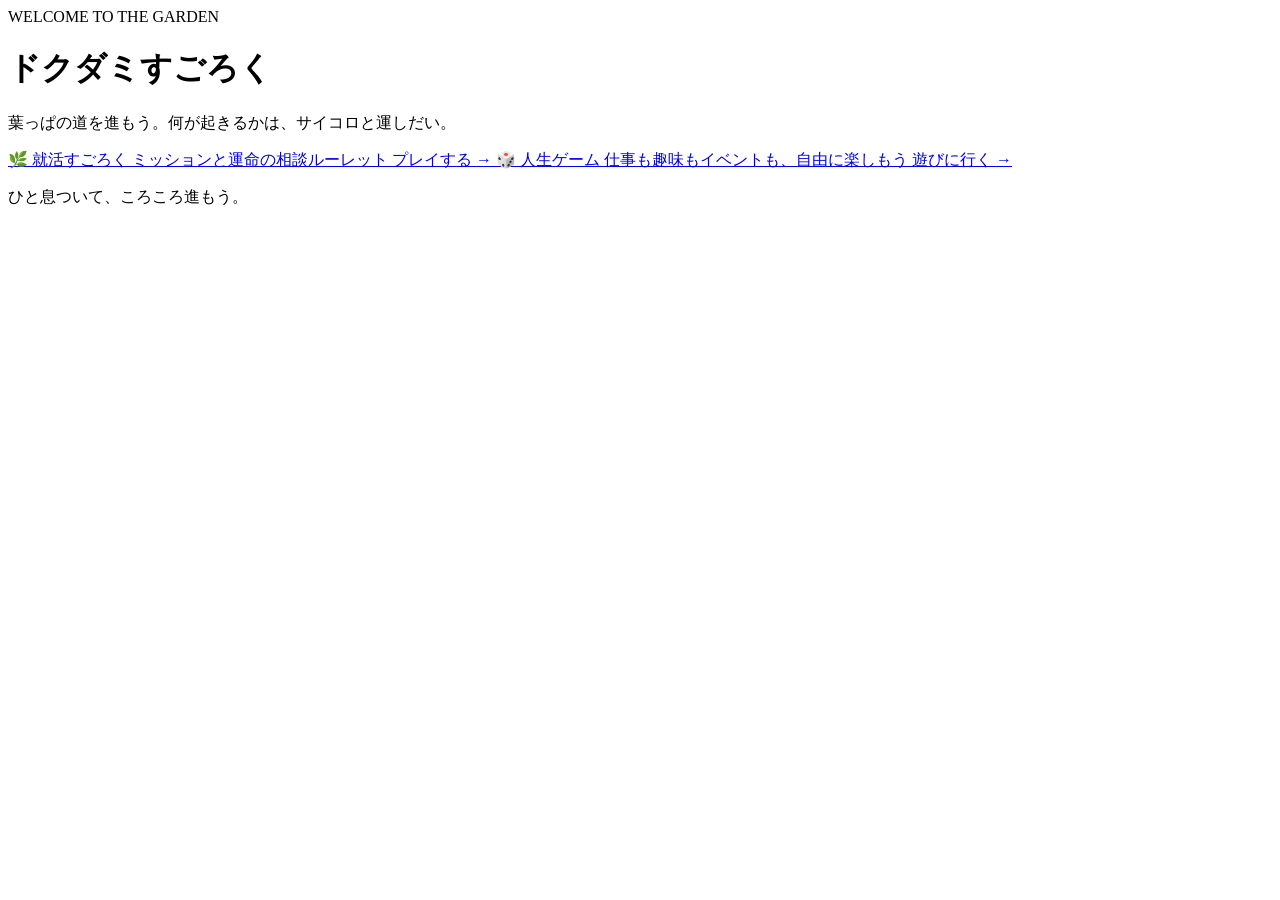
==== index.html @ b4db86e4 "Create Dokudami Boardgame mode selection page" ====
<!doctype html>
<html lang="ja">
<head>
  <meta charset="utf-8">
  <meta name="viewport" content="width=device-width,initial-scale=1">
  <meta name="theme-color" content="#edf4e7">
  <title>ドクダミすごろく</title>
  <link rel="stylesheet" href="style.css">
</head>
<body class="home-page">
  <div class="garden" aria-hidden="true" id="garden"></div>
  <main class="home-shell">
    <div class="eyebrow">WELCOME TO THE GARDEN</div>
    <h1 class="logo-title">ドクダミ<span>すごろく</span></h1>
    <p class="home-copy">葉っぱの道を進もう。何が起きるかは、サイコロと運しだい。</p>
    <div class="mode-grid">
      <a class="mode-card job-card" href="job.html">
        <span class="mode-icon" aria-hidden="true">🌿</span>
        <span class="mode-name">就活すごろく</span>
        <span class="mode-desc">ミッションと運命の相談ルーレット</span>
        <span class="mode-link">プレイする →</span>
      </a>
      <a class="mode-card life-card" href="life.html">
        <span class="mode-icon" aria-hidden="true">🎲</span>
        <span class="mode-name">人生ゲーム</span>
        <span class="mode-desc">仕事も趣味もイベントも、自由に楽しもう</span>
        <span class="mode-link">遊びに行く →</span>
      </a>
    </div>
    <p class="home-foot">ひと息ついて、ころころ進もう。</p>
  </main>
  <script src="app.js"></script>
</body>
</html>
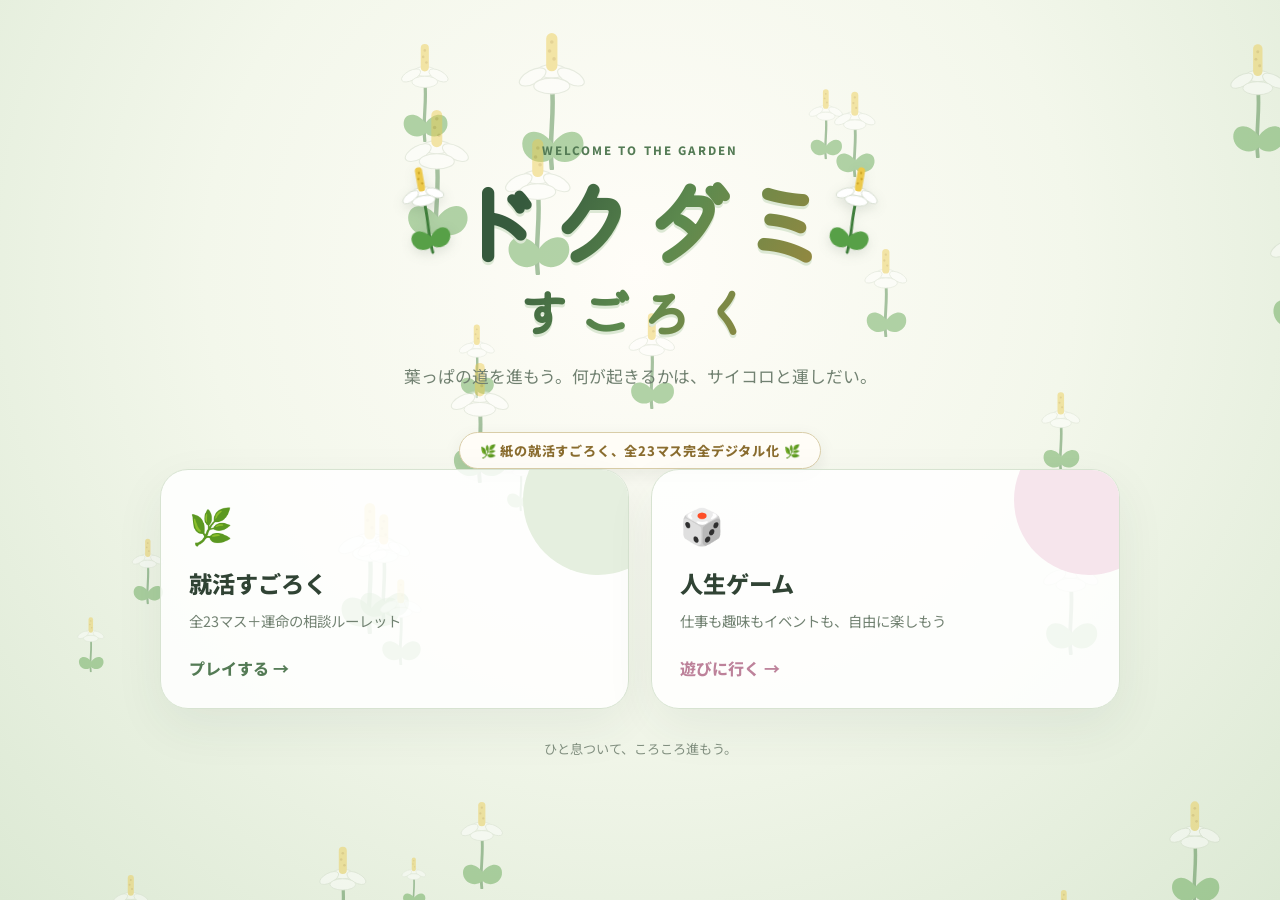
==== commit 5d00a44a: "feat: 全23マス化・3Dサイコロ・跳ね返りルール・ドクダミ増殖演出・タイトル豪華化" ====
--- a/index.html
+++ b/index.html
@@ -11,13 +11,18 @@
   <div class="garden" aria-hidden="true" id="garden"></div>
   <main class="home-shell">
     <div class="eyebrow">WELCOME TO THE GARDEN</div>
-    <h1 class="logo-title">ドクダミ<span>すごろく</span></h1>
+    <div class="logo-wrap">
+      <svg class="logo-flower lf1" viewBox="0 0 100 130" aria-hidden="true"><path d="M50 128 C47 102 53 80 50 54" stroke="#3e7d3a" stroke-width="4" fill="none" stroke-linecap="round"/><path d="M51 106 C39 90 22 94 24 109 C26 122 43 127 51 118 C59 127 76 122 78 109 C80 94 63 90 51 106 Z" fill="#57a047"/><ellipse cx="50" cy="42" rx="13" ry="6" fill="#ffffff" stroke="#cfd8c8"/><ellipse cx="33" cy="47" rx="13" ry="6" transform="rotate(-28 33 47)" fill="#ffffff" stroke="#cfd8c8"/><ellipse cx="67" cy="47" rx="13" ry="6" transform="rotate(28 67 47)" fill="#ffffff" stroke="#cfd8c8"/><ellipse cx="50" cy="55" rx="16" ry="7" fill="#ffffff" stroke="#cfd8c8"/><rect x="45" y="8" width="10" height="34" rx="5" fill="#ecc94b"/><circle cx="50" cy="16" r="1.6" fill="#c9a227"/><circle cx="48" cy="24" r="1.6" fill="#c9a227"/><circle cx="52" cy="31" r="1.6" fill="#c9a227"/></svg>
+      <svg class="logo-flower lf2" viewBox="0 0 100 130" aria-hidden="true"><path d="M50 128 C47 102 53 80 50 54" stroke="#3e7d3a" stroke-width="4" fill="none" stroke-linecap="round"/><path d="M51 106 C39 90 22 94 24 109 C26 122 43 127 51 118 C59 127 76 122 78 109 C80 94 63 90 51 106 Z" fill="#57a047"/><ellipse cx="50" cy="42" rx="13" ry="6" fill="#ffffff" stroke="#cfd8c8"/><ellipse cx="33" cy="47" rx="13" ry="6" transform="rotate(-28 33 47)" fill="#ffffff" stroke="#cfd8c8"/><ellipse cx="67" cy="47" rx="13" ry="6" transform="rotate(28 67 47)" fill="#ffffff" stroke="#cfd8c8"/><ellipse cx="50" cy="55" rx="16" ry="7" fill="#ffffff" stroke="#cfd8c8"/><rect x="45" y="8" width="10" height="34" rx="5" fill="#ecc94b"/><circle cx="50" cy="16" r="1.6" fill="#c9a227"/><circle cx="48" cy="24" r="1.6" fill="#c9a227"/><circle cx="52" cy="31" r="1.6" fill="#c9a227"/></svg>
+      <h1 class="logo-title">ドクダミ<span>すごろく</span></h1>
+    </div>
     <p class="home-copy">葉っぱの道を進もう。何が起きるかは、サイコロと運しだい。</p>
+    <p class="title-ribbon">🌿 紙の就活すごろく、全23マス完全デジタル化 🌿</p>
     <div class="mode-grid">
       <a class="mode-card job-card" href="job.html">
         <span class="mode-icon" aria-hidden="true">🌿</span>
         <span class="mode-name">就活すごろく</span>
-        <span class="mode-desc">ミッションと運命の相談ルーレット</span>
+        <span class="mode-desc">全23マス＋運命の相談ルーレット</span>
         <span class="mode-link">プレイする →</span>
       </a>
       <a class="mode-card life-card" href="life.html">
--- a/style.css
+++ b/style.css
@@ -0,0 +1,21 @@
+@import url('https://fonts.googleapis.com/css2?family=Kiwi+Maru:wght@400;500&family=Noto+Sans+JP:wght@400;500;600;700;800&display=swap');
+:root{--ink:#304334;--muted:#718171;--green:#547b55;--green-dark:#365a3d;--pale:#edf4e7;--paper:#fffdf7;--line:#d7e3d1;--pink:#bd829a;--shadow:0 18px 50px #30433412}
+*{box-sizing:border-box}body{margin:0;color:var(--ink);font-family:"Noto Sans JP",sans-serif;background:var(--pale);min-height:100vh}a{color:inherit;text-decoration:none}button{font:inherit;cursor:pointer}.home-page{display:grid;place-items:center;overflow:hidden;position:relative;background:radial-gradient(ellipse at 50% 30%,#fffdf8 0,#f3f7eb 48%,#dce9d4 100%)}.garden{position:fixed;inset:0;pointer-events:none;overflow:hidden}.garden-leaf{position:absolute;width:clamp(42px,7vw,100px);opacity:.45;animation:sway 5s ease-in-out infinite alternate;transform-origin:bottom center}.home-shell{position:relative;width:min(960px,92vw);padding:clamp(28px,6vw,70px) 0;text-align:center}.eyebrow{font-size:.72rem;letter-spacing:.18em;font-weight:800;color:var(--green);margin:0 0 9px}.logo-title{font-family:"Kiwi Maru",serif;font-size:clamp(2.6rem,8vw,5.8rem);line-height:1.15;letter-spacing:.04em;margin:0;color:var(--green-dark);text-shadow:0 4px 0 #dce8d4}.logo-title span{display:block;font-size:.55em;letter-spacing:.2em;margin-top:8px}.home-copy{color:#718171;margin:24px 0 42px;font-size:clamp(.9rem,2vw,1.05rem)}.mode-grid{display:grid;grid-template-columns:repeat(2,minmax(0,1fr));gap:22px;text-align:left}.mode-card{position:relative;display:flex;flex-direction:column;min-height:240px;padding:28px;border:1px solid #d7e3d1;border-radius:28px;background:#ffffffd9;box-shadow:var(--shadow);transition:transform .2s,box-shadow .2s;overflow:hidden}.mode-card:before{content:"";position:absolute;width:150px;height:150px;border-radius:50%;right:-45px;top:-45px;background:#e5efdf}.mode-card:hover{transform:translateY(-5px);box-shadow:0 22px 60px #30433420}.life-card:before{background:#f6e5ec}.mode-icon{font-size:2.2rem;z-index:1}.mode-name{font-size:1.45rem;font-weight:800;margin:17px 0 8px;z-index:1}.mode-desc{font-size:.9rem;color:var(--muted);line-height:1.8;z-index:1}.mode-link{font-weight:800;color:var(--green);margin-top:auto;padding-top:22px;z-index:1}.life-card .mode-link{color:var(--pink)}.home-foot{margin:30px 0 0;color:#829080;font-size:.82rem}.game-page{background:#f1f5eb}.life-page{background:#fbf2f5;--green:#a96683;--green-dark:#70435a;--pale:#fbf2f5;--line:#eed9e2}.game-header{display:flex;align-items:center;justify-content:space-between;gap:18px;padding:20px clamp(16px,4vw,56px);border-bottom:1px solid var(--line);background:#ffffffb8}.game-header h1{font-family:"Kiwi Maru",serif;font-size:clamp(1.4rem,3vw,2rem);margin:0}.back-link{font-size:.86rem;font-weight:700;color:var(--muted)}.player-count{font-size:.8rem;color:var(--muted);white-space:nowrap}.leaf-dot{display:inline-block;width:9px;height:9px;background:#79a46f;border-radius:100%}.game-layout{display:grid;grid-template-columns:minmax(0,1.6fr) minmax(280px,.8fr);gap:22px;max-width:1440px;margin:0 auto;padding:24px clamp(12px,3vw,36px) 44px}.board-panel,.dice-card,.event-card,.mini-status{background:var(--paper);border:1px solid var(--line);border-radius:22px;box-shadow:var(--shadow)}.board-panel{padding:clamp(15px,2.4vw,28px);position:relative}.board-heading{display:flex;justify-content:space-between;align-items:center;gap:12px;margin-bottom:20px}.board-heading h2,.dice-card h2,.event-card h2{font-size:1.2rem;margin:0}.board-stamp{font-size:.7rem;letter-spacing:.1em;font-weight:800;color:var(--green);border:1px solid var(--line);border-radius:999px;padding:8px 12px}.board{display:grid;grid-template-columns:repeat(5,minmax(0,1fr));gap:9px;position:relative}.board-cell{position:relative;min-height:104px;border:1px solid var(--line);border-radius:15px;background:linear-gradient(145deg,#fff,#f2f7ed);padding:10px 8px;display:flex;flex-direction:column;align-items:center;justify-content:center;text-align:center;gap:5px;transition:transform .25s,background .25s}.life-page .board-cell{background:linear-gradient(145deg,#fff,#fbecf2);border-color:#eed9e2}.board-cell .cell-num{position:absolute;top:7px;left:9px;font-size:.65rem;color:#94a18e}.cell-emoji{font-size:1.5rem}.cell-name{font-size:.72rem;font-weight:700;line-height:1.45}.board-cell.start-cell,.board-cell.goal-cell{background:#dfeeda;border-color:#b8d1af}.life-page .board-cell.start-cell,.life-page .board-cell.goal-cell{background:#f4dce6;border-color:#e5bfd0}.board-cell.current-cell{outline:3px solid #d5a94b;transform:translateY(-3px);box-shadow:0 8px 18px #d5a94b2b}.board-cell.current-cell:after{content:"YOU";position:absolute;bottom:-8px;right:5px;background:#d5a94b;color:white;font-size:.55rem;font-weight:900;border-radius:8px;padding:2px 5px}.board-legend{display:flex;justify-content:space-between;color:var(--muted);font-size:.72rem;margin-top:16px}.control-panel{display:flex;flex-direction:column;gap:16px}.dice-card,.event-card,.mini-status{padding:22px}.dice-stage{height:132px;display:grid;place-items:center}.dice-scene{width:78px;height:78px;perspective:560px}.dice3d{position:relative;width:78px;height:78px;transform-style:preserve-3d;transition:transform .22s ease}.dice3d.tumbling{transition:transform .07s linear}.dface{position:absolute;inset:0;background:#fff;border:2px solid var(--line);border-radius:14px;display:grid;grid-template-columns:repeat(3,1fr);grid-template-rows:repeat(3,1fr);padding:11px;box-shadow:inset 0 0 12px #30433410}.dface span{display:grid}.dface span.pip:after{content:"";width:13px;height:13px;border-radius:50%;background:#3c4a3a;place-self:center}.dface.fv1 span.pip:after{width:22px;height:22px;background:#c0392b}.fv1{transform:rotateY(0deg) translateZ(39px)}.fv2{transform:rotateY(90deg) translateZ(39px)}.fv3{transform:rotateX(90deg) translateZ(39px)}.fv4{transform:rotateX(-90deg) translateZ(39px)}.fv5{transform:rotateY(-90deg) translateZ(39px)}.fv6{transform:rotateY(180deg) translateZ(39px)}.primary-button{border:0;border-radius:13px;background:var(--green);color:#fff;font-weight:800;padding:14px 18px;width:100%;box-shadow:0 5px 0 color-mix(in srgb,var(--green) 72%,#000);transition:transform .15s,filter .15s}.primary-button:hover{filter:brightness(1.06)}.primary-button:active{transform:translateY(3px);box-shadow:0 2px 0 color-mix(in srgb,var(--green) 72%,#000)}.primary-button:disabled{opacity:.5;cursor:not-allowed}.small-note{font-size:.76rem;color:var(--muted);text-align:center;margin:14px 0 0;line-height:1.7}.event-card{min-height:190px}.event-kicker{font-size:.65rem;letter-spacing:.16em;color:var(--green);font-weight:900}.event-card h2{margin:12px 0 8px}.event-card p{font-size:.88rem;line-height:1.8;color:#69796a;margin:0}.event-card #eventActions{margin-top:14px}.mini-status{display:grid;grid-template-columns:1fr auto;gap:10px;font-size:.8rem;color:var(--muted)}.mini-status strong{color:var(--ink)}.mini-progress{grid-column:1/-1;height:7px;border-radius:9px;background:#e7eee2;overflow:hidden}.mini-progress i{display:block;height:100%;width:0;background:var(--green);transition:width .35s;border-radius:9px}.modal-backdrop{position:fixed;inset:0;z-index:10;background:#203326a8;display:grid;place-items:center;padding:18px}.modal-backdrop[hidden]{display:none}.roulette-modal{position:relative;width:min(430px,100%);background:#fffdf7;border-radius:26px;padding:30px;text-align:center;box-shadow:0 24px 80px #0003}.modal-close{position:absolute;right:15px;top:12px;border:0;background:transparent;font-size:1.8rem;color:#839080}.roulette-modal h2{font-family:"Kiwi Maru",serif;margin:6px 0 10px}.roulette-modal p{color:var(--muted);font-size:.88rem;line-height:1.7}.roulette-wheel{width:155px;height:155px;margin:22px auto;border:10px solid #dfead8;border-radius:50%;display:grid;place-items:center;background:conic-gradient(#e8f0df 0 50%,#f6dce7 50% 100%);font-size:3rem;box-shadow:0 8px 0 #cbdcc2}.roulette-wheel.spinning{animation:spin .8s cubic-bezier(.2,.8,.3,1)}.roulette-result{font-size:1.05rem;font-weight:900;line-height:1.7;margin-top:16px;min-height:28px}.roulette-result.good{color:#4e8653}.roulette-result.bad{color:#b14e5c}.plant-svg{width:100%;height:100%;overflow:visible}.plant-svg path{fill:#7da574;stroke:#527b4b;stroke-width:1.5}.plant-svg .flower{fill:#fffdf7;stroke:#d9cda8;stroke-width:1}.plant-svg .center{fill:#e5bd53;stroke:#d4a742;stroke-width:1}.ghost-button{margin-top:12px;width:100%;border:1px solid var(--line);background:transparent;color:var(--muted);border-radius:13px;padding:11px 18px;font-weight:700;transition:background .15s,color .15s}
+.ghost-button:hover{background:#ffffff90;color:var(--ink)}
+body.ura-mode{--green:#8a4b5c;--green-dark:#4c2a38;--pale:#f3e9e2;--line:#e2ccd2;background:#f0e4de}
+body.ura-mode .board-cell{background:linear-gradient(145deg,#fff,#f8eded)}
+body.ura-mode .board-cell.start-cell,body.ura-mode .board-cell.goal-cell{background:#eedbdb;border-color:#d5a9b1}
+.board-garden{position:absolute;inset:0;pointer-events:none;overflow:hidden;border-radius:22px;z-index:2}
+.board-sprout{position:absolute;width:44px;opacity:.55;transform:scale(var(--s,.5));transform-origin:bottom center;animation:sprout .45s ease-out}
+@keyframes sprout{from{transform:scale(0)}to{transform:scale(var(--s,.5))}}
+.dokudami-svg{width:100%;height:auto;display:block}
+.action-button{border:0;border-radius:11px;background:var(--green);color:#fff;font-weight:700;padding:10px 14px;margin:0 8px 8px 0;box-shadow:0 3px 0 color-mix(in srgb,var(--green) 72%,#000)}
+.action-button.sub{background:#fff;color:var(--ink);border:1px solid var(--line);box-shadow:none}
+.logo-wrap{position:relative;display:inline-block}
+.logo-flower{position:absolute;width:clamp(44px,7vw,72px);z-index:2;filter:drop-shadow(0 4px 6px #30433422)}
+.logo-flower.lf1{left:-58px;top:-6px;transform:rotate(-10deg)}
+.logo-flower.lf2{right:-58px;top:-6px;transform:rotate(10deg) scaleX(-1)}
+.title-ribbon{display:inline-block;margin:2px 0 0;padding:8px 20px;border:1px solid #d9cda8;border-radius:999px;background:#fffdf7;color:#8a6d2f;font-size:.82rem;font-weight:800;letter-spacing:.06em;box-shadow:0 6px 18px #30433414}
+.logo-title{background:linear-gradient(120deg,#365a3d 20%,#5d8a4e 55%,#a8873a 100%);-webkit-background-clip:text;background-clip:text;color:transparent;text-shadow:none;filter:drop-shadow(0 3px 0 #dce8d4)}
+@media(max-width:540px){.logo-flower.lf1{left:-28px}.logo-flower.lf2{right:-28px}}
+@keyframes sway{from{transform:rotate(-8deg)}to{transform:rotate(8deg)}}@keyframes roll{0%{transform:rotate(0) scale(1)}30%{transform:rotate(120deg) scale(.86)}65%{transform:rotate(280deg) scale(1.08)}100%{transform:rotate(360deg) scale(1)}}@keyframes spin{from{transform:rotate(0)}to{transform:rotate(1080deg)}}@media(max-width:850px){.game-layout{grid-template-columns:1fr}.control-panel{display:grid;grid-template-columns:repeat(2,minmax(0,1fr))}.dice-card{grid-row:span 2}.game-header{flex-wrap:wrap}.board-cell{min-height:86px}}@media(max-width:540px){.mode-grid{grid-template-columns:1fr}.mode-card{min-height:190px}.home-copy{margin:18px 0 28px}.game-header{align-items:flex-start}.player-count{display:none}.game-layout{padding:12px 10px 30px}.board{gap:5px}.board-cell{min-height:72px;padding:8px 3px;border-radius:10px}.cell-emoji{font-size:1.2rem}.cell-name{font-size:.62rem}.board-stamp{display:none}.control-panel{display:flex}.dice-card,.event-card,.mini-status{padding:17px}.board-panel{padding:12px}.board-heading h2{font-size:1rem}}
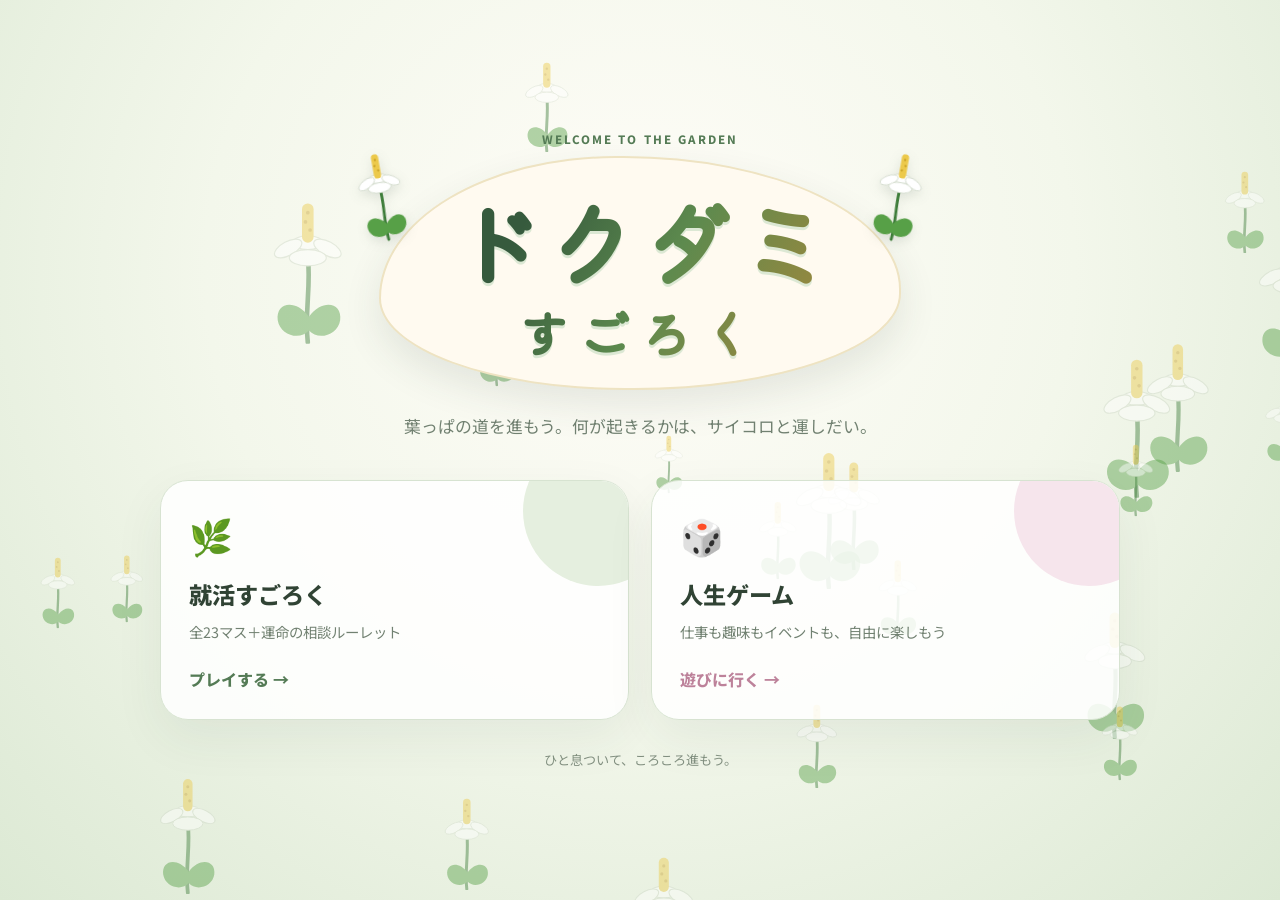
==== commit 3c8c6f12: "feat: リボン文言を削除しタイトルをもくもくプレート化" ====
--- a/index.html
+++ b/index.html
@@ -17,7 +17,6 @@
       <h1 class="logo-title">ドクダミ<span>すごろく</span></h1>
     </div>
     <p class="home-copy">葉っぱの道を進もう。何が起きるかは、サイコロと運しだい。</p>
-    <p class="title-ribbon">🌿 紙の就活すごろく、全23マス完全デジタル化 🌿</p>
     <div class="mode-grid">
       <a class="mode-card job-card" href="job.html">
         <span class="mode-icon" aria-hidden="true">🌿</span>
--- a/style.css
+++ b/style.css
@@ -1,6 +1,6 @@
 @import url('https://fonts.googleapis.com/css2?family=Kiwi+Maru:wght@400;500&family=Noto+Sans+JP:wght@400;500;600;700;800&display=swap');
 :root{--ink:#304334;--muted:#718171;--green:#547b55;--green-dark:#365a3d;--pale:#edf4e7;--paper:#fffdf7;--line:#d7e3d1;--pink:#bd829a;--shadow:0 18px 50px #30433412}
-*{box-sizing:border-box}body{margin:0;color:var(--ink);font-family:"Noto Sans JP",sans-serif;background:var(--pale);min-height:100vh}a{color:inherit;text-decoration:none}button{font:inherit;cursor:pointer}.home-page{display:grid;place-items:center;overflow:hidden;position:relative;background:radial-gradient(ellipse at 50% 30%,#fffdf8 0,#f3f7eb 48%,#dce9d4 100%)}.garden{position:fixed;inset:0;pointer-events:none;overflow:hidden}.garden-leaf{position:absolute;width:clamp(42px,7vw,100px);opacity:.45;animation:sway 5s ease-in-out infinite alternate;transform-origin:bottom center}.home-shell{position:relative;width:min(960px,92vw);padding:clamp(28px,6vw,70px) 0;text-align:center}.eyebrow{font-size:.72rem;letter-spacing:.18em;font-weight:800;color:var(--green);margin:0 0 9px}.logo-title{font-family:"Kiwi Maru",serif;font-size:clamp(2.6rem,8vw,5.8rem);line-height:1.15;letter-spacing:.04em;margin:0;color:var(--green-dark);text-shadow:0 4px 0 #dce8d4}.logo-title span{display:block;font-size:.55em;letter-spacing:.2em;margin-top:8px}.home-copy{color:#718171;margin:24px 0 42px;font-size:clamp(.9rem,2vw,1.05rem)}.mode-grid{display:grid;grid-template-columns:repeat(2,minmax(0,1fr));gap:22px;text-align:left}.mode-card{position:relative;display:flex;flex-direction:column;min-height:240px;padding:28px;border:1px solid #d7e3d1;border-radius:28px;background:#ffffffd9;box-shadow:var(--shadow);transition:transform .2s,box-shadow .2s;overflow:hidden}.mode-card:before{content:"";position:absolute;width:150px;height:150px;border-radius:50%;right:-45px;top:-45px;background:#e5efdf}.mode-card:hover{transform:translateY(-5px);box-shadow:0 22px 60px #30433420}.life-card:before{background:#f6e5ec}.mode-icon{font-size:2.2rem;z-index:1}.mode-name{font-size:1.45rem;font-weight:800;margin:17px 0 8px;z-index:1}.mode-desc{font-size:.9rem;color:var(--muted);line-height:1.8;z-index:1}.mode-link{font-weight:800;color:var(--green);margin-top:auto;padding-top:22px;z-index:1}.life-card .mode-link{color:var(--pink)}.home-foot{margin:30px 0 0;color:#829080;font-size:.82rem}.game-page{background:#f1f5eb}.life-page{background:#fbf2f5;--green:#a96683;--green-dark:#70435a;--pale:#fbf2f5;--line:#eed9e2}.game-header{display:flex;align-items:center;justify-content:space-between;gap:18px;padding:20px clamp(16px,4vw,56px);border-bottom:1px solid var(--line);background:#ffffffb8}.game-header h1{font-family:"Kiwi Maru",serif;font-size:clamp(1.4rem,3vw,2rem);margin:0}.back-link{font-size:.86rem;font-weight:700;color:var(--muted)}.player-count{font-size:.8rem;color:var(--muted);white-space:nowrap}.leaf-dot{display:inline-block;width:9px;height:9px;background:#79a46f;border-radius:100%}.game-layout{display:grid;grid-template-columns:minmax(0,1.6fr) minmax(280px,.8fr);gap:22px;max-width:1440px;margin:0 auto;padding:24px clamp(12px,3vw,36px) 44px}.board-panel,.dice-card,.event-card,.mini-status{background:var(--paper);border:1px solid var(--line);border-radius:22px;box-shadow:var(--shadow)}.board-panel{padding:clamp(15px,2.4vw,28px);position:relative}.board-heading{display:flex;justify-content:space-between;align-items:center;gap:12px;margin-bottom:20px}.board-heading h2,.dice-card h2,.event-card h2{font-size:1.2rem;margin:0}.board-stamp{font-size:.7rem;letter-spacing:.1em;font-weight:800;color:var(--green);border:1px solid var(--line);border-radius:999px;padding:8px 12px}.board{display:grid;grid-template-columns:repeat(5,minmax(0,1fr));gap:9px;position:relative}.board-cell{position:relative;min-height:104px;border:1px solid var(--line);border-radius:15px;background:linear-gradient(145deg,#fff,#f2f7ed);padding:10px 8px;display:flex;flex-direction:column;align-items:center;justify-content:center;text-align:center;gap:5px;transition:transform .25s,background .25s}.life-page .board-cell{background:linear-gradient(145deg,#fff,#fbecf2);border-color:#eed9e2}.board-cell .cell-num{position:absolute;top:7px;left:9px;font-size:.65rem;color:#94a18e}.cell-emoji{font-size:1.5rem}.cell-name{font-size:.72rem;font-weight:700;line-height:1.45}.board-cell.start-cell,.board-cell.goal-cell{background:#dfeeda;border-color:#b8d1af}.life-page .board-cell.start-cell,.life-page .board-cell.goal-cell{background:#f4dce6;border-color:#e5bfd0}.board-cell.current-cell{outline:3px solid #d5a94b;transform:translateY(-3px);box-shadow:0 8px 18px #d5a94b2b}.board-cell.current-cell:after{content:"YOU";position:absolute;bottom:-8px;right:5px;background:#d5a94b;color:white;font-size:.55rem;font-weight:900;border-radius:8px;padding:2px 5px}.board-legend{display:flex;justify-content:space-between;color:var(--muted);font-size:.72rem;margin-top:16px}.control-panel{display:flex;flex-direction:column;gap:16px}.dice-card,.event-card,.mini-status{padding:22px}.dice-stage{height:132px;display:grid;place-items:center}.dice-scene{width:78px;height:78px;perspective:560px}.dice3d{position:relative;width:78px;height:78px;transform-style:preserve-3d;transition:transform .22s ease}.dice3d.tumbling{transition:transform .07s linear}.dface{position:absolute;inset:0;background:#fff;border:2px solid var(--line);border-radius:14px;display:grid;grid-template-columns:repeat(3,1fr);grid-template-rows:repeat(3,1fr);padding:11px;box-shadow:inset 0 0 12px #30433410}.dface span{display:grid}.dface span.pip:after{content:"";width:13px;height:13px;border-radius:50%;background:#3c4a3a;place-self:center}.dface.fv1 span.pip:after{width:22px;height:22px;background:#c0392b}.fv1{transform:rotateY(0deg) translateZ(39px)}.fv2{transform:rotateY(90deg) translateZ(39px)}.fv3{transform:rotateX(90deg) translateZ(39px)}.fv4{transform:rotateX(-90deg) translateZ(39px)}.fv5{transform:rotateY(-90deg) translateZ(39px)}.fv6{transform:rotateY(180deg) translateZ(39px)}.primary-button{border:0;border-radius:13px;background:var(--green);color:#fff;font-weight:800;padding:14px 18px;width:100%;box-shadow:0 5px 0 color-mix(in srgb,var(--green) 72%,#000);transition:transform .15s,filter .15s}.primary-button:hover{filter:brightness(1.06)}.primary-button:active{transform:translateY(3px);box-shadow:0 2px 0 color-mix(in srgb,var(--green) 72%,#000)}.primary-button:disabled{opacity:.5;cursor:not-allowed}.small-note{font-size:.76rem;color:var(--muted);text-align:center;margin:14px 0 0;line-height:1.7}.event-card{min-height:190px}.event-kicker{font-size:.65rem;letter-spacing:.16em;color:var(--green);font-weight:900}.event-card h2{margin:12px 0 8px}.event-card p{font-size:.88rem;line-height:1.8;color:#69796a;margin:0}.event-card #eventActions{margin-top:14px}.mini-status{display:grid;grid-template-columns:1fr auto;gap:10px;font-size:.8rem;color:var(--muted)}.mini-status strong{color:var(--ink)}.mini-progress{grid-column:1/-1;height:7px;border-radius:9px;background:#e7eee2;overflow:hidden}.mini-progress i{display:block;height:100%;width:0;background:var(--green);transition:width .35s;border-radius:9px}.modal-backdrop{position:fixed;inset:0;z-index:10;background:#203326a8;display:grid;place-items:center;padding:18px}.modal-backdrop[hidden]{display:none}.roulette-modal{position:relative;width:min(430px,100%);background:#fffdf7;border-radius:26px;padding:30px;text-align:center;box-shadow:0 24px 80px #0003}.modal-close{position:absolute;right:15px;top:12px;border:0;background:transparent;font-size:1.8rem;color:#839080}.roulette-modal h2{font-family:"Kiwi Maru",serif;margin:6px 0 10px}.roulette-modal p{color:var(--muted);font-size:.88rem;line-height:1.7}.roulette-wheel{width:155px;height:155px;margin:22px auto;border:10px solid #dfead8;border-radius:50%;display:grid;place-items:center;background:conic-gradient(#e8f0df 0 50%,#f6dce7 50% 100%);font-size:3rem;box-shadow:0 8px 0 #cbdcc2}.roulette-wheel.spinning{animation:spin .8s cubic-bezier(.2,.8,.3,1)}.roulette-result{font-size:1.05rem;font-weight:900;line-height:1.7;margin-top:16px;min-height:28px}.roulette-result.good{color:#4e8653}.roulette-result.bad{color:#b14e5c}.plant-svg{width:100%;height:100%;overflow:visible}.plant-svg path{fill:#7da574;stroke:#527b4b;stroke-width:1.5}.plant-svg .flower{fill:#fffdf7;stroke:#d9cda8;stroke-width:1}.plant-svg .center{fill:#e5bd53;stroke:#d4a742;stroke-width:1}.ghost-button{margin-top:12px;width:100%;border:1px solid var(--line);background:transparent;color:var(--muted);border-radius:13px;padding:11px 18px;font-weight:700;transition:background .15s,color .15s}
+*{box-sizing:border-box}body{margin:0;color:var(--ink);font-family:"Noto Sans JP",sans-serif;background:var(--pale);min-height:100vh}a{color:inherit;text-decoration:none}button{font:inherit;cursor:pointer}.home-page{display:flex;overflow-x:hidden;overflow-y:auto;position:relative;background:radial-gradient(ellipse at 50% 30%,#fffdf8 0,#f3f7eb 48%,#dce9d4 100%)}.garden{position:fixed;inset:0;pointer-events:none;overflow:hidden}.garden-leaf{position:absolute;width:clamp(42px,7vw,100px);opacity:.45;animation:sway 5s ease-in-out infinite alternate;transform-origin:bottom center}.home-shell{position:relative;width:min(960px,92vw);margin:auto;padding:clamp(28px,6vw,70px) 0;text-align:center}.eyebrow{font-size:.72rem;letter-spacing:.18em;font-weight:800;color:var(--green);margin:0 0 9px}.logo-title{font-family:"Kiwi Maru",serif;font-size:clamp(2.6rem,8vw,5.8rem);line-height:1.15;letter-spacing:.04em;margin:0;color:var(--green-dark);text-shadow:0 4px 0 #dce8d4}.logo-title span{display:block;font-size:.55em;letter-spacing:.2em;margin-top:8px}.home-copy{color:#718171;margin:24px 0 42px;font-size:clamp(.9rem,2vw,1.05rem)}.mode-grid{display:grid;grid-template-columns:repeat(2,minmax(0,1fr));gap:22px;text-align:left}.mode-card{position:relative;display:flex;flex-direction:column;min-height:240px;padding:28px;border:1px solid #d7e3d1;border-radius:28px;background:#ffffffd9;box-shadow:var(--shadow);transition:transform .2s,box-shadow .2s;overflow:hidden}.mode-card:before{content:"";position:absolute;width:150px;height:150px;border-radius:50%;right:-45px;top:-45px;background:#e5efdf}.mode-card:hover{transform:translateY(-5px);box-shadow:0 22px 60px #30433420}.life-card:before{background:#f6e5ec}.mode-icon{font-size:2.2rem;z-index:1}.mode-name{font-size:1.45rem;font-weight:800;margin:17px 0 8px;z-index:1}.mode-desc{font-size:.9rem;color:var(--muted);line-height:1.8;z-index:1}.mode-link{font-weight:800;color:var(--green);margin-top:auto;padding-top:22px;z-index:1}.life-card .mode-link{color:var(--pink)}.home-foot{margin:30px 0 0;color:#829080;font-size:.82rem}.game-page{background:#f1f5eb}.life-page{background:#fbf2f5;--green:#a96683;--green-dark:#70435a;--pale:#fbf2f5;--line:#eed9e2}.game-header{display:flex;align-items:center;justify-content:space-between;gap:18px;padding:20px clamp(16px,4vw,56px);border-bottom:1px solid var(--line);background:#ffffffb8}.game-header h1{font-family:"Kiwi Maru",serif;font-size:clamp(1.4rem,3vw,2rem);margin:0}.back-link{font-size:.86rem;font-weight:700;color:var(--muted)}.player-count{font-size:.8rem;color:var(--muted);white-space:nowrap}.leaf-dot{display:inline-block;width:9px;height:9px;background:#79a46f;border-radius:100%}.game-layout{display:grid;grid-template-columns:minmax(0,1.6fr) minmax(280px,.8fr);gap:22px;max-width:1440px;margin:0 auto;padding:24px clamp(12px,3vw,36px) 44px}.board-panel,.dice-card,.event-card,.mini-status{background:var(--paper);border:1px solid var(--line);border-radius:22px;box-shadow:var(--shadow)}.board-panel{padding:clamp(15px,2.4vw,28px);position:relative}.board-heading{display:flex;justify-content:space-between;align-items:center;gap:12px;margin-bottom:20px}.board-heading h2,.dice-card h2,.event-card h2{font-size:1.2rem;margin:0}.board-stamp{font-size:.7rem;letter-spacing:.1em;font-weight:800;color:var(--green);border:1px solid var(--line);border-radius:999px;padding:8px 12px}.board{display:grid;grid-template-columns:repeat(5,minmax(0,1fr));gap:9px;position:relative}.board-cell{position:relative;min-height:104px;border:1px solid var(--line);border-radius:15px;background:linear-gradient(145deg,#fff,#f2f7ed);padding:10px 8px;display:flex;flex-direction:column;align-items:center;justify-content:center;text-align:center;gap:5px;transition:transform .25s,background .25s}.life-page .board-cell{background:linear-gradient(145deg,#fff,#fbecf2);border-color:#eed9e2}.board-cell .cell-num{position:absolute;top:7px;left:9px;font-size:.65rem;color:#94a18e}.cell-emoji{font-size:1.5rem}.cell-name{font-size:.72rem;font-weight:700;line-height:1.45}.board-cell.start-cell,.board-cell.goal-cell{background:#dfeeda;border-color:#b8d1af}.life-page .board-cell.start-cell,.life-page .board-cell.goal-cell{background:#f4dce6;border-color:#e5bfd0}.board-cell.current-cell{outline:3px solid #d5a94b;transform:translateY(-3px);box-shadow:0 8px 18px #d5a94b2b}.board-cell.current-cell:after{content:"YOU";position:absolute;bottom:-8px;right:5px;background:#d5a94b;color:white;font-size:.55rem;font-weight:900;border-radius:8px;padding:2px 5px}.board-legend{display:flex;justify-content:space-between;color:var(--muted);font-size:.72rem;margin-top:16px}.control-panel{display:flex;flex-direction:column;gap:16px}.dice-card,.event-card,.mini-status{padding:22px}.dice-stage{height:132px;display:grid;place-items:center}.dice-scene{width:78px;height:78px;perspective:560px}.dice3d{position:relative;width:78px;height:78px;transform-style:preserve-3d;transition:transform .22s ease}.dice3d.tumbling{transition:transform .07s linear}.dface{position:absolute;inset:0;background:#fff;border:2px solid var(--line);border-radius:14px;display:grid;grid-template-columns:repeat(3,1fr);grid-template-rows:repeat(3,1fr);padding:11px;box-shadow:inset 0 0 12px #30433410}.dface span{display:grid}.dface span.pip:after{content:"";width:13px;height:13px;border-radius:50%;background:#3c4a3a;place-self:center}.dface.fv1 span.pip:after{width:22px;height:22px;background:#c0392b}.fv1{transform:rotateY(0deg) translateZ(39px)}.fv2{transform:rotateY(90deg) translateZ(39px)}.fv3{transform:rotateX(90deg) translateZ(39px)}.fv4{transform:rotateX(-90deg) translateZ(39px)}.fv5{transform:rotateY(-90deg) translateZ(39px)}.fv6{transform:rotateY(180deg) translateZ(39px)}.primary-button{border:0;border-radius:13px;background:var(--green);color:#fff;font-weight:800;padding:14px 18px;width:100%;box-shadow:0 5px 0 color-mix(in srgb,var(--green) 72%,#000);transition:transform .15s,filter .15s}.primary-button:hover{filter:brightness(1.06)}.primary-button:active{transform:translateY(3px);box-shadow:0 2px 0 color-mix(in srgb,var(--green) 72%,#000)}.primary-button:disabled{opacity:.5;cursor:not-allowed}.small-note{font-size:.76rem;color:var(--muted);text-align:center;margin:14px 0 0;line-height:1.7}.event-card{min-height:190px}.event-kicker{font-size:.65rem;letter-spacing:.16em;color:var(--green);font-weight:900}.event-card h2{margin:12px 0 8px}.event-card p{font-size:.88rem;line-height:1.8;color:#69796a;margin:0}.event-card #eventActions{margin-top:14px}.mini-status{display:grid;grid-template-columns:1fr auto;gap:10px;font-size:.8rem;color:var(--muted)}.mini-status strong{color:var(--ink)}.mini-progress{grid-column:1/-1;height:7px;border-radius:9px;background:#e7eee2;overflow:hidden}.mini-progress i{display:block;height:100%;width:0;background:var(--green);transition:width .35s;border-radius:9px}.modal-backdrop{position:fixed;inset:0;z-index:10;background:#203326a8;display:grid;place-items:center;padding:18px}.modal-backdrop[hidden]{display:none}.roulette-modal{position:relative;width:min(430px,100%);background:#fffdf7;border-radius:26px;padding:30px;text-align:center;box-shadow:0 24px 80px #0003}.modal-close{position:absolute;right:15px;top:12px;border:0;background:transparent;font-size:1.8rem;color:#839080}.roulette-modal h2{font-family:"Kiwi Maru",serif;margin:6px 0 10px}.roulette-modal p{color:var(--muted);font-size:.88rem;line-height:1.7}.roulette-wheel{width:155px;height:155px;margin:22px auto;border:10px solid #dfead8;border-radius:50%;display:grid;place-items:center;background:conic-gradient(#e8f0df 0 50%,#f6dce7 50% 100%);font-size:3rem;box-shadow:0 8px 0 #cbdcc2}.roulette-wheel.spinning{animation:spin .8s cubic-bezier(.2,.8,.3,1)}.roulette-result{font-size:1.05rem;font-weight:900;line-height:1.7;margin-top:16px;min-height:28px}.roulette-result.good{color:#4e8653}.roulette-result.bad{color:#b14e5c}.plant-svg{width:100%;height:100%;overflow:visible}.plant-svg path{fill:#7da574;stroke:#527b4b;stroke-width:1.5}.plant-svg .flower{fill:#fffdf7;stroke:#d9cda8;stroke-width:1}.plant-svg .center{fill:#e5bd53;stroke:#d4a742;stroke-width:1}.ghost-button{margin-top:12px;width:100%;border:1px solid var(--line);background:transparent;color:var(--muted);border-radius:13px;padding:11px 18px;font-weight:700;transition:background .15s,color .15s}
 .ghost-button:hover{background:#ffffff90;color:var(--ink)}
 body.ura-mode{--green:#8a4b5c;--green-dark:#4c2a38;--pale:#f3e9e2;--line:#e2ccd2;background:#f0e4de}
 body.ura-mode .board-cell{background:linear-gradient(145deg,#fff,#f8eded)}
@@ -11,11 +11,27 @@
 .dokudami-svg{width:100%;height:auto;display:block}
 .action-button{border:0;border-radius:11px;background:var(--green);color:#fff;font-weight:700;padding:10px 14px;margin:0 8px 8px 0;box-shadow:0 3px 0 color-mix(in srgb,var(--green) 72%,#000)}
 .action-button.sub{background:#fff;color:var(--ink);border:1px solid var(--line);box-shadow:none}
-.logo-wrap{position:relative;display:inline-block}
+.logo-wrap{position:relative;display:inline-block;padding:30px 66px 26px;background:#fffaf0;border:2px solid #eee3c2;border-radius:46% 54% 52% 48%/62% 58% 42% 40%;box-shadow:0 16px 38px #3043341c}
 .logo-flower{position:absolute;width:clamp(44px,7vw,72px);z-index:2;filter:drop-shadow(0 4px 6px #30433422)}
-.logo-flower.lf1{left:-58px;top:-6px;transform:rotate(-10deg)}
-.logo-flower.lf2{right:-58px;top:-6px;transform:rotate(10deg) scaleX(-1)}
-.title-ribbon{display:inline-block;margin:2px 0 0;padding:8px 20px;border:1px solid #d9cda8;border-radius:999px;background:#fffdf7;color:#8a6d2f;font-size:.82rem;font-weight:800;letter-spacing:.06em;box-shadow:0 6px 18px #30433414}
+.logo-flower.lf1{left:-36px;top:-10px;transform:rotate(-10deg)}
+.logo-flower.lf2{right:-36px;top:-10px;transform:rotate(10deg) scaleX(-1)}
 .logo-title{background:linear-gradient(120deg,#365a3d 20%,#5d8a4e 55%,#a8873a 100%);-webkit-background-clip:text;background-clip:text;color:transparent;text-shadow:none;filter:drop-shadow(0 3px 0 #dce8d4)}
-@media(max-width:540px){.logo-flower.lf1{left:-28px}.logo-flower.lf2{right:-28px}}
+@media(max-width:540px){.logo-flower.lf1{left:-28px}.logo-flower.lf2{right:-28px}.logo-wrap{padding:22px 36px 18px}}
+.board.spiral .board-cell{min-height:88px}
+.board-cell.flower-cell{background:linear-gradient(145deg,#f4f9ec,#e6f0da);padding:6px;justify-content:center}
+.board-cell.flower-cell .dokudami-svg{width:40px}
+.board-cell.event-cell{background:linear-gradient(145deg,#fff8e6,#fdeed3);border-color:#e5cf9a}
+body.ura-mode .board-cell.event-cell{background:linear-gradient(145deg,#f8eded,#f0dede);border-color:#d5a9b1}
+.board-cell.start-cell .cell-name,.board-cell.goal-cell .cell-name{font-size:.88rem;letter-spacing:.04em}
+.board-cell.start-cell .cell-emoji,.board-cell.goal-cell .cell-emoji{font-size:1.9rem}
+.route-svg{position:absolute;inset:0;z-index:0;pointer-events:none;width:100%;height:100%}
+.board-cell{z-index:1;transform:rotate(var(--tilt,0deg))}
+.board-cell.current-cell{transform:rotate(var(--tilt,0deg)) translateY(-3px)}
+.board-sprout.seed{opacity:.7}
+.mission-modal .mission-flower{width:54px;margin:2px auto 4px}
+.mission-modal h2{font-size:1.45rem}
+.mission-modal #missionActions{margin:4px 0 14px}
+.mission-modal #missionActions:empty{margin:0}
+.mission-bar{display:none}
+@media(max-width:850px){.mission-bar{display:flex;gap:8px;align-items:baseline;position:sticky;top:8px;z-index:6;margin:10px 12px 0;padding:10px 14px;background:var(--paper);border:1px solid var(--line);border-radius:14px;box-shadow:var(--shadow);font-size:.8rem;line-height:1.5}.mission-bar-kicker{font-size:.6rem;letter-spacing:.14em;font-weight:900;color:var(--green);white-space:nowrap}.mission-bar-text{color:#69796a;display:-webkit-box;-webkit-line-clamp:2;-webkit-box-orient:vertical;overflow:hidden}}
 @keyframes sway{from{transform:rotate(-8deg)}to{transform:rotate(8deg)}}@keyframes roll{0%{transform:rotate(0) scale(1)}30%{transform:rotate(120deg) scale(.86)}65%{transform:rotate(280deg) scale(1.08)}100%{transform:rotate(360deg) scale(1)}}@keyframes spin{from{transform:rotate(0)}to{transform:rotate(1080deg)}}@media(max-width:850px){.game-layout{grid-template-columns:1fr}.control-panel{display:grid;grid-template-columns:repeat(2,minmax(0,1fr))}.dice-card{grid-row:span 2}.game-header{flex-wrap:wrap}.board-cell{min-height:86px}}@media(max-width:540px){.mode-grid{grid-template-columns:1fr}.mode-card{min-height:190px}.home-copy{margin:18px 0 28px}.game-header{align-items:flex-start}.player-count{display:none}.game-layout{padding:12px 10px 30px}.board{gap:5px}.board-cell{min-height:72px;padding:8px 3px;border-radius:10px}.cell-emoji{font-size:1.2rem}.cell-name{font-size:.62rem}.board-stamp{display:none}.control-panel{display:flex}.dice-card,.event-card,.mini-status{padding:17px}.board-panel{padding:12px}.board-heading h2{font-size:1rem}}
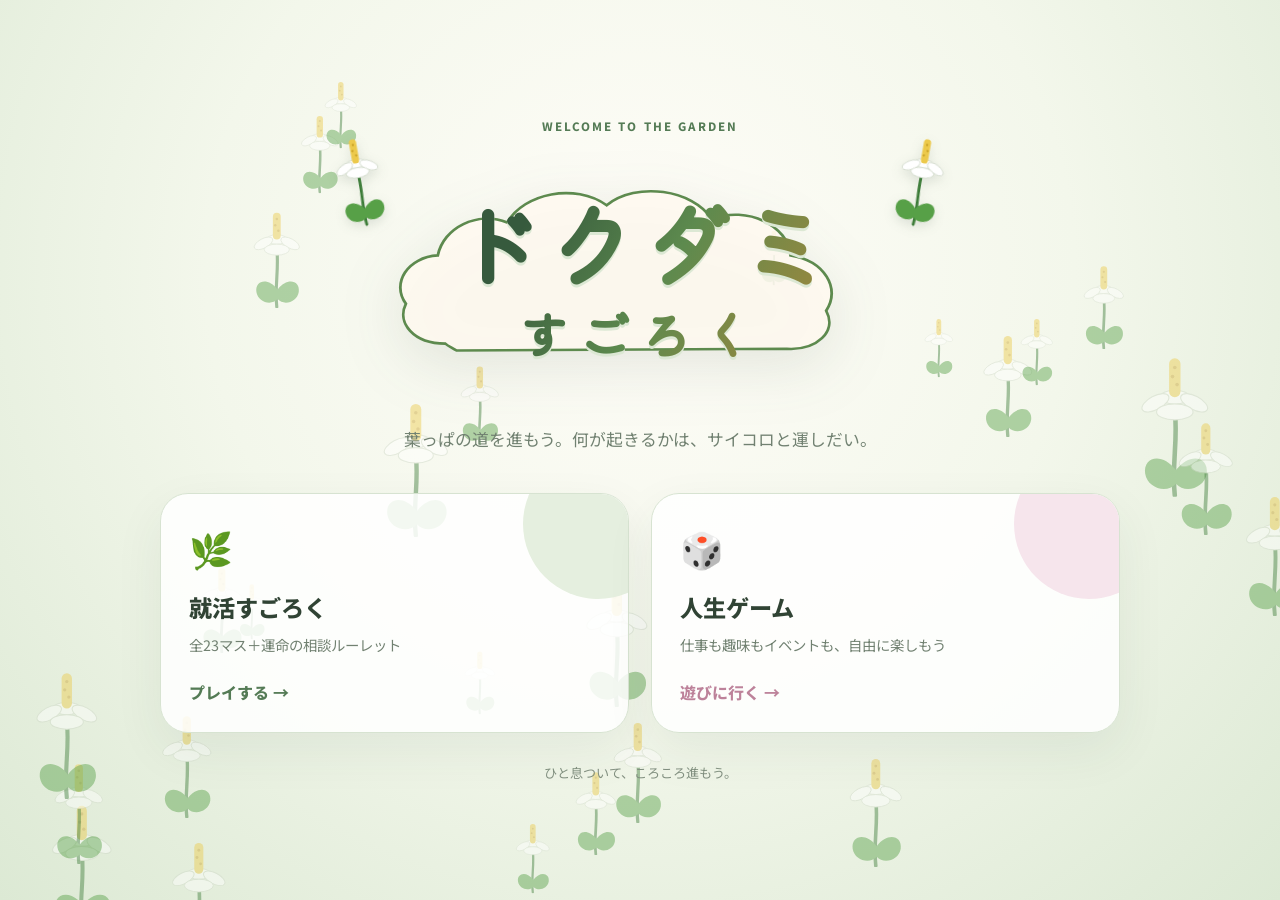
==== commit bab3b597: "feat: 縦長ジグザグ盤面と雲形SVGタイトルプレート" ====
--- a/index.html
+++ b/index.html
@@ -12,6 +12,7 @@
   <main class="home-shell">
     <div class="eyebrow">WELCOME TO THE GARDEN</div>
     <div class="logo-wrap">
+      <svg class="logo-cloud" viewBox="0 0 600 300" preserveAspectRatio="none" aria-hidden="true"><path d="M92 232 C58 232 40 208 50 186 C34 162 52 132 84 130 C90 98 126 78 158 92 C176 58 230 46 264 72 C296 44 356 54 376 88 C414 72 458 96 460 130 C496 136 514 168 498 194 C510 218 488 240 456 238 L104 240 C100 237 95 235 92 232 Z"/></svg>
       <svg class="logo-flower lf1" viewBox="0 0 100 130" aria-hidden="true"><path d="M50 128 C47 102 53 80 50 54" stroke="#3e7d3a" stroke-width="4" fill="none" stroke-linecap="round"/><path d="M51 106 C39 90 22 94 24 109 C26 122 43 127 51 118 C59 127 76 122 78 109 C80 94 63 90 51 106 Z" fill="#57a047"/><ellipse cx="50" cy="42" rx="13" ry="6" fill="#ffffff" stroke="#cfd8c8"/><ellipse cx="33" cy="47" rx="13" ry="6" transform="rotate(-28 33 47)" fill="#ffffff" stroke="#cfd8c8"/><ellipse cx="67" cy="47" rx="13" ry="6" transform="rotate(28 67 47)" fill="#ffffff" stroke="#cfd8c8"/><ellipse cx="50" cy="55" rx="16" ry="7" fill="#ffffff" stroke="#cfd8c8"/><rect x="45" y="8" width="10" height="34" rx="5" fill="#ecc94b"/><circle cx="50" cy="16" r="1.6" fill="#c9a227"/><circle cx="48" cy="24" r="1.6" fill="#c9a227"/><circle cx="52" cy="31" r="1.6" fill="#c9a227"/></svg>
       <svg class="logo-flower lf2" viewBox="0 0 100 130" aria-hidden="true"><path d="M50 128 C47 102 53 80 50 54" stroke="#3e7d3a" stroke-width="4" fill="none" stroke-linecap="round"/><path d="M51 106 C39 90 22 94 24 109 C26 122 43 127 51 118 C59 127 76 122 78 109 C80 94 63 90 51 106 Z" fill="#57a047"/><ellipse cx="50" cy="42" rx="13" ry="6" fill="#ffffff" stroke="#cfd8c8"/><ellipse cx="33" cy="47" rx="13" ry="6" transform="rotate(-28 33 47)" fill="#ffffff" stroke="#cfd8c8"/><ellipse cx="67" cy="47" rx="13" ry="6" transform="rotate(28 67 47)" fill="#ffffff" stroke="#cfd8c8"/><ellipse cx="50" cy="55" rx="16" ry="7" fill="#ffffff" stroke="#cfd8c8"/><rect x="45" y="8" width="10" height="34" rx="5" fill="#ecc94b"/><circle cx="50" cy="16" r="1.6" fill="#c9a227"/><circle cx="48" cy="24" r="1.6" fill="#c9a227"/><circle cx="52" cy="31" r="1.6" fill="#c9a227"/></svg>
       <h1 class="logo-title">ドクダミ<span>すごろく</span></h1>
--- a/style.css
+++ b/style.css
@@ -11,12 +11,17 @@
 .dokudami-svg{width:100%;height:auto;display:block}
 .action-button{border:0;border-radius:11px;background:var(--green);color:#fff;font-weight:700;padding:10px 14px;margin:0 8px 8px 0;box-shadow:0 3px 0 color-mix(in srgb,var(--green) 72%,#000)}
 .action-button.sub{background:#fff;color:var(--ink);border:1px solid var(--line);box-shadow:none}
-.logo-wrap{position:relative;display:inline-block;padding:30px 66px 26px;background:#fffaf0;border:2px solid #eee3c2;border-radius:46% 54% 52% 48%/62% 58% 42% 40%;box-shadow:0 16px 38px #3043341c}
+.logo-wrap{position:relative;display:inline-block;padding:46px 88px 40px}
+.logo-cloud{position:absolute;inset:0;width:100%;height:100%;z-index:0;filter:drop-shadow(0 16px 30px #30433422)}
+.logo-cloud path{fill:#fffaf0;fill-opacity:.85;stroke:#5d8a4e;stroke-width:3}
+.logo-title{position:relative;z-index:1}
+.board.zigzag{grid-template-columns:repeat(4,minmax(0,1fr))}
+.board.zigzag .board-cell{min-height:94px}
 .logo-flower{position:absolute;width:clamp(44px,7vw,72px);z-index:2;filter:drop-shadow(0 4px 6px #30433422)}
 .logo-flower.lf1{left:-36px;top:-10px;transform:rotate(-10deg)}
 .logo-flower.lf2{right:-36px;top:-10px;transform:rotate(10deg) scaleX(-1)}
 .logo-title{background:linear-gradient(120deg,#365a3d 20%,#5d8a4e 55%,#a8873a 100%);-webkit-background-clip:text;background-clip:text;color:transparent;text-shadow:none;filter:drop-shadow(0 3px 0 #dce8d4)}
-@media(max-width:540px){.logo-flower.lf1{left:-28px}.logo-flower.lf2{right:-28px}.logo-wrap{padding:22px 36px 18px}}
+@media(max-width:540px){.logo-flower.lf1{left:-28px}.logo-flower.lf2{right:-28px}.logo-wrap{padding:32px 50px 28px}}
 .board.spiral .board-cell{min-height:88px}
 .board-cell.flower-cell{background:linear-gradient(145deg,#f4f9ec,#e6f0da);padding:6px;justify-content:center}
 .board-cell.flower-cell .dokudami-svg{width:40px}
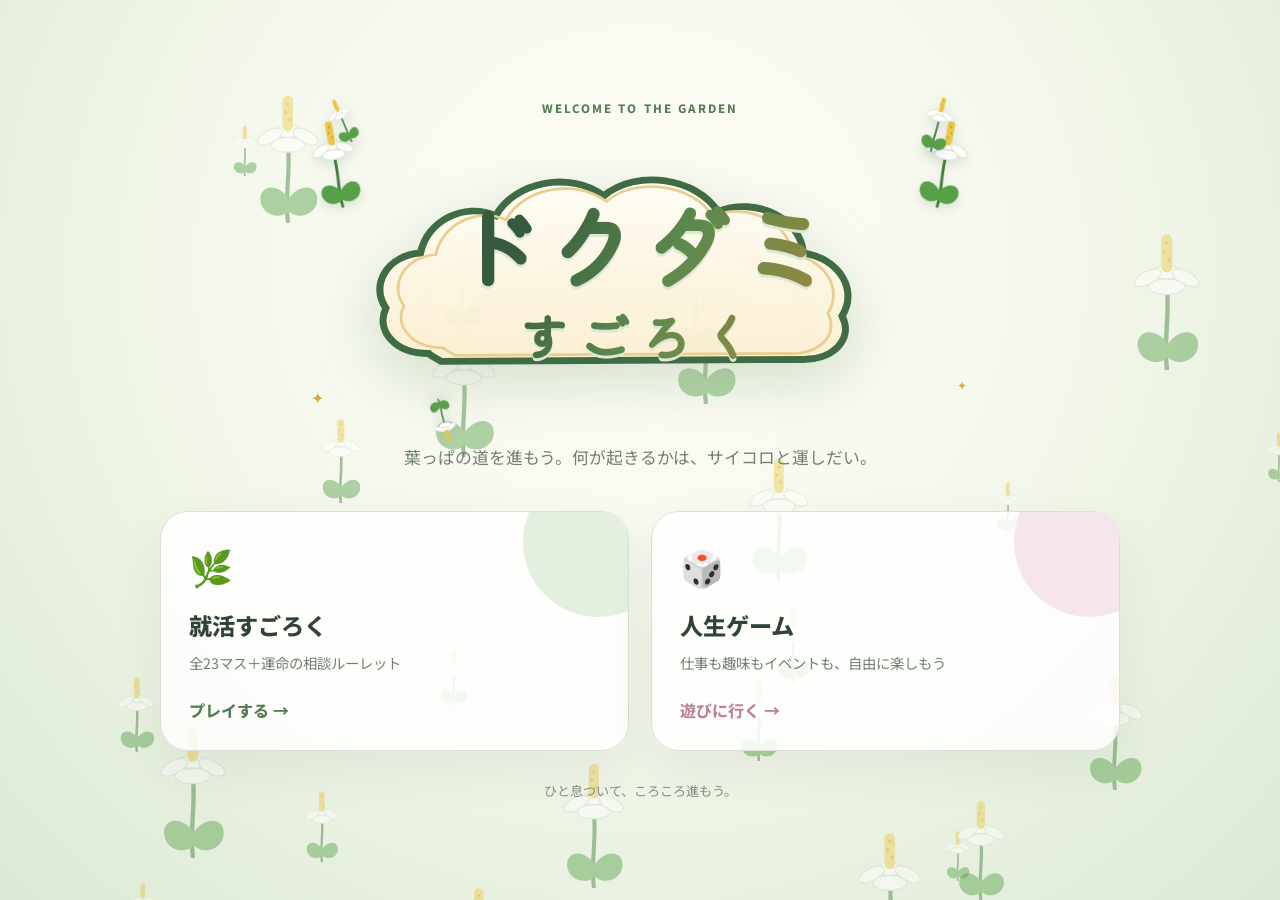
==== commit 0af7bf6a: "feat: 雲を大型化し二重縁+グラデーション+装飾を追加、道を濃く" ====
--- a/index.html
+++ b/index.html
@@ -12,9 +12,14 @@
   <main class="home-shell">
     <div class="eyebrow">WELCOME TO THE GARDEN</div>
     <div class="logo-wrap">
-      <svg class="logo-cloud" viewBox="0 0 600 300" preserveAspectRatio="none" aria-hidden="true"><path d="M92 232 C58 232 40 208 50 186 C34 162 52 132 84 130 C90 98 126 78 158 92 C176 58 230 46 264 72 C296 44 356 54 376 88 C414 72 458 96 460 130 C496 136 514 168 498 194 C510 218 488 240 456 238 L104 240 C100 237 95 235 92 232 Z"/></svg>
+      <svg class="logo-cloud" viewBox="0 0 600 300" preserveAspectRatio="none" aria-hidden="true"><defs><linearGradient id="cloudGrad" x1="0" y1="0" x2="0" y2="1"><stop offset="0" stop-color="#fffdf6"/><stop offset="1" stop-color="#fdf0d2"/></linearGradient></defs><path class="cloud-outer" d="M92 232 C58 232 40 208 50 186 C34 162 52 132 84 130 C90 98 126 78 158 92 C176 58 230 46 264 72 C296 44 356 54 376 88 C414 72 458 96 460 130 C496 136 514 168 498 194 C510 218 488 240 456 238 L104 240 C100 237 95 235 92 232 Z"/><path class="cloud-inner" transform="translate(300 152) scale(0.93) translate(-300 -152)" d="M92 232 C58 232 40 208 50 186 C34 162 52 132 84 130 C90 98 126 78 158 92 C176 58 230 46 264 72 C296 44 356 54 376 88 C414 72 458 96 460 130 C496 136 514 168 498 194 C510 218 488 240 456 238 L104 240 C100 237 95 235 92 232 Z"/></svg>
       <svg class="logo-flower lf1" viewBox="0 0 100 130" aria-hidden="true"><path d="M50 128 C47 102 53 80 50 54" stroke="#3e7d3a" stroke-width="4" fill="none" stroke-linecap="round"/><path d="M51 106 C39 90 22 94 24 109 C26 122 43 127 51 118 C59 127 76 122 78 109 C80 94 63 90 51 106 Z" fill="#57a047"/><ellipse cx="50" cy="42" rx="13" ry="6" fill="#ffffff" stroke="#cfd8c8"/><ellipse cx="33" cy="47" rx="13" ry="6" transform="rotate(-28 33 47)" fill="#ffffff" stroke="#cfd8c8"/><ellipse cx="67" cy="47" rx="13" ry="6" transform="rotate(28 67 47)" fill="#ffffff" stroke="#cfd8c8"/><ellipse cx="50" cy="55" rx="16" ry="7" fill="#ffffff" stroke="#cfd8c8"/><rect x="45" y="8" width="10" height="34" rx="5" fill="#ecc94b"/><circle cx="50" cy="16" r="1.6" fill="#c9a227"/><circle cx="48" cy="24" r="1.6" fill="#c9a227"/><circle cx="52" cy="31" r="1.6" fill="#c9a227"/></svg>
       <svg class="logo-flower lf2" viewBox="0 0 100 130" aria-hidden="true"><path d="M50 128 C47 102 53 80 50 54" stroke="#3e7d3a" stroke-width="4" fill="none" stroke-linecap="round"/><path d="M51 106 C39 90 22 94 24 109 C26 122 43 127 51 118 C59 127 76 122 78 109 C80 94 63 90 51 106 Z" fill="#57a047"/><ellipse cx="50" cy="42" rx="13" ry="6" fill="#ffffff" stroke="#cfd8c8"/><ellipse cx="33" cy="47" rx="13" ry="6" transform="rotate(-28 33 47)" fill="#ffffff" stroke="#cfd8c8"/><ellipse cx="67" cy="47" rx="13" ry="6" transform="rotate(28 67 47)" fill="#ffffff" stroke="#cfd8c8"/><ellipse cx="50" cy="55" rx="16" ry="7" fill="#ffffff" stroke="#cfd8c8"/><rect x="45" y="8" width="10" height="34" rx="5" fill="#ecc94b"/><circle cx="50" cy="16" r="1.6" fill="#c9a227"/><circle cx="48" cy="24" r="1.6" fill="#c9a227"/><circle cx="52" cy="31" r="1.6" fill="#c9a227"/></svg>
+      <svg class="logo-flower lf3" viewBox="0 0 100 130" aria-hidden="true"><path d="M50 128 C47 102 53 80 50 54" stroke="#3e7d3a" stroke-width="4" fill="none" stroke-linecap="round"/><path d="M51 106 C39 90 22 94 24 109 C26 122 43 127 51 118 C59 127 76 122 78 109 C80 94 63 90 51 106 Z" fill="#57a047"/><ellipse cx="50" cy="42" rx="13" ry="6" fill="#ffffff" stroke="#cfd8c8"/><ellipse cx="33" cy="47" rx="13" ry="6" transform="rotate(-28 33 47)" fill="#ffffff" stroke="#cfd8c8"/><ellipse cx="67" cy="47" rx="13" ry="6" transform="rotate(28 67 47)" fill="#ffffff" stroke="#cfd8c8"/><ellipse cx="50" cy="55" rx="16" ry="7" fill="#ffffff" stroke="#cfd8c8"/><rect x="45" y="8" width="10" height="34" rx="5" fill="#ecc94b"/><circle cx="50" cy="16" r="1.6" fill="#c9a227"/><circle cx="48" cy="24" r="1.6" fill="#c9a227"/><circle cx="52" cy="31" r="1.6" fill="#c9a227"/></svg>
+      <svg class="logo-flower lf4" viewBox="0 0 100 130" aria-hidden="true"><path d="M50 128 C47 102 53 80 50 54" stroke="#3e7d3a" stroke-width="4" fill="none" stroke-linecap="round"/><path d="M51 106 C39 90 22 94 24 109 C26 122 43 127 51 118 C59 127 76 122 78 109 C80 94 63 90 51 106 Z" fill="#57a047"/><ellipse cx="50" cy="42" rx="13" ry="6" fill="#ffffff" stroke="#cfd8c8"/><ellipse cx="33" cy="47" rx="13" ry="6" transform="rotate(-28 33 47)" fill="#ffffff" stroke="#cfd8c8"/><ellipse cx="67" cy="47" rx="13" ry="6" transform="rotate(28 67 47)" fill="#ffffff" stroke="#cfd8c8"/><ellipse cx="50" cy="55" rx="16" ry="7" fill="#ffffff" stroke="#cfd8c8"/><rect x="45" y="8" width="10" height="34" rx="5" fill="#ecc94b"/><circle cx="50" cy="16" r="1.6" fill="#c9a227"/><circle cx="48" cy="24" r="1.6" fill="#c9a227"/><circle cx="52" cy="31" r="1.6" fill="#c9a227"/></svg>
+      <svg class="logo-flower lf5" viewBox="0 0 100 130" aria-hidden="true"><path d="M50 128 C47 102 53 80 50 54" stroke="#3e7d3a" stroke-width="4" fill="none" stroke-linecap="round"/><path d="M51 106 C39 90 22 94 24 109 C26 122 43 127 51 118 C59 127 76 122 78 109 C80 94 63 90 51 106 Z" fill="#57a047"/><ellipse cx="50" cy="42" rx="13" ry="6" fill="#ffffff" stroke="#cfd8c8"/><ellipse cx="33" cy="47" rx="13" ry="6" transform="rotate(-28 33 47)" fill="#ffffff" stroke="#cfd8c8"/><ellipse cx="67" cy="47" rx="13" ry="6" transform="rotate(28 67 47)" fill="#ffffff" stroke="#cfd8c8"/><ellipse cx="50" cy="55" rx="16" ry="7" fill="#ffffff" stroke="#cfd8c8"/><rect x="45" y="8" width="10" height="34" rx="5" fill="#ecc94b"/><circle cx="50" cy="16" r="1.6" fill="#c9a227"/><circle cx="48" cy="24" r="1.6" fill="#c9a227"/><circle cx="52" cy="31" r="1.6" fill="#c9a227"/></svg>
+      <span class="logo-spark s1" aria-hidden="true">✦</span>
+      <span class="logo-spark s2" aria-hidden="true">✦</span>
       <h1 class="logo-title">ドクダミ<span>すごろく</span></h1>
     </div>
     <p class="home-copy">葉っぱの道を進もう。何が起きるかは、サイコロと運しだい。</p>
--- a/style.css
+++ b/style.css
@@ -11,17 +11,24 @@
 .dokudami-svg{width:100%;height:auto;display:block}
 .action-button{border:0;border-radius:11px;background:var(--green);color:#fff;font-weight:700;padding:10px 14px;margin:0 8px 8px 0;box-shadow:0 3px 0 color-mix(in srgb,var(--green) 72%,#000)}
 .action-button.sub{background:#fff;color:var(--ink);border:1px solid var(--line);box-shadow:none}
-.logo-wrap{position:relative;display:inline-block;padding:46px 88px 40px}
-.logo-cloud{position:absolute;inset:0;width:100%;height:100%;z-index:0;filter:drop-shadow(0 16px 30px #30433422)}
-.logo-cloud path{fill:#fffaf0;fill-opacity:.85;stroke:#5d8a4e;stroke-width:3}
+.logo-wrap{position:relative;display:inline-block;padding:66px 112px 56px}
+.logo-cloud{position:absolute;inset:0;width:100%;height:100%;z-index:0;filter:drop-shadow(0 18px 30px #7da57455)}
+.logo-cloud path.cloud-outer{fill:url(#cloudGrad);fill-opacity:.94;stroke:#3f6b45;stroke-width:7}
+.logo-cloud path.cloud-inner{fill:none;stroke:#e8cf8f;stroke-width:3}
+.logo-flower.lf3{right:-16px;top:-32px;width:46px;transform:rotate(14deg)}
+.logo-flower.lf4{left:-12px;top:-30px;width:38px;transform:rotate(-24deg)}
+.logo-flower.lf5{left:15%;bottom:-24px;top:auto;width:36px;transform:rotate(165deg)}
+.logo-spark{position:absolute;color:#d9a83f;z-index:2;font-size:1rem;line-height:1}
+.logo-spark.s1{left:-24px;bottom:16px}
+.logo-spark.s2{right:-22px;bottom:30px;font-size:.75rem}
 .logo-title{position:relative;z-index:1}
-.board.zigzag{grid-template-columns:repeat(4,minmax(0,1fr))}
+.board.zigzag{grid-template-columns:repeat(4,minmax(0,1fr));gap:12px}
 .board.zigzag .board-cell{min-height:94px}
 .logo-flower{position:absolute;width:clamp(44px,7vw,72px);z-index:2;filter:drop-shadow(0 4px 6px #30433422)}
 .logo-flower.lf1{left:-36px;top:-10px;transform:rotate(-10deg)}
 .logo-flower.lf2{right:-36px;top:-10px;transform:rotate(10deg) scaleX(-1)}
 .logo-title{background:linear-gradient(120deg,#365a3d 20%,#5d8a4e 55%,#a8873a 100%);-webkit-background-clip:text;background-clip:text;color:transparent;text-shadow:none;filter:drop-shadow(0 3px 0 #dce8d4)}
-@media(max-width:540px){.logo-flower.lf1{left:-28px}.logo-flower.lf2{right:-28px}.logo-wrap{padding:32px 50px 28px}}
+@media(max-width:540px){.logo-flower.lf1{left:-28px}.logo-flower.lf2{right:-28px}.logo-wrap{padding:44px 58px 38px}}
 .board.spiral .board-cell{min-height:88px}
 .board-cell.flower-cell{background:linear-gradient(145deg,#f4f9ec,#e6f0da);padding:6px;justify-content:center}
 .board-cell.flower-cell .dokudami-svg{width:40px}
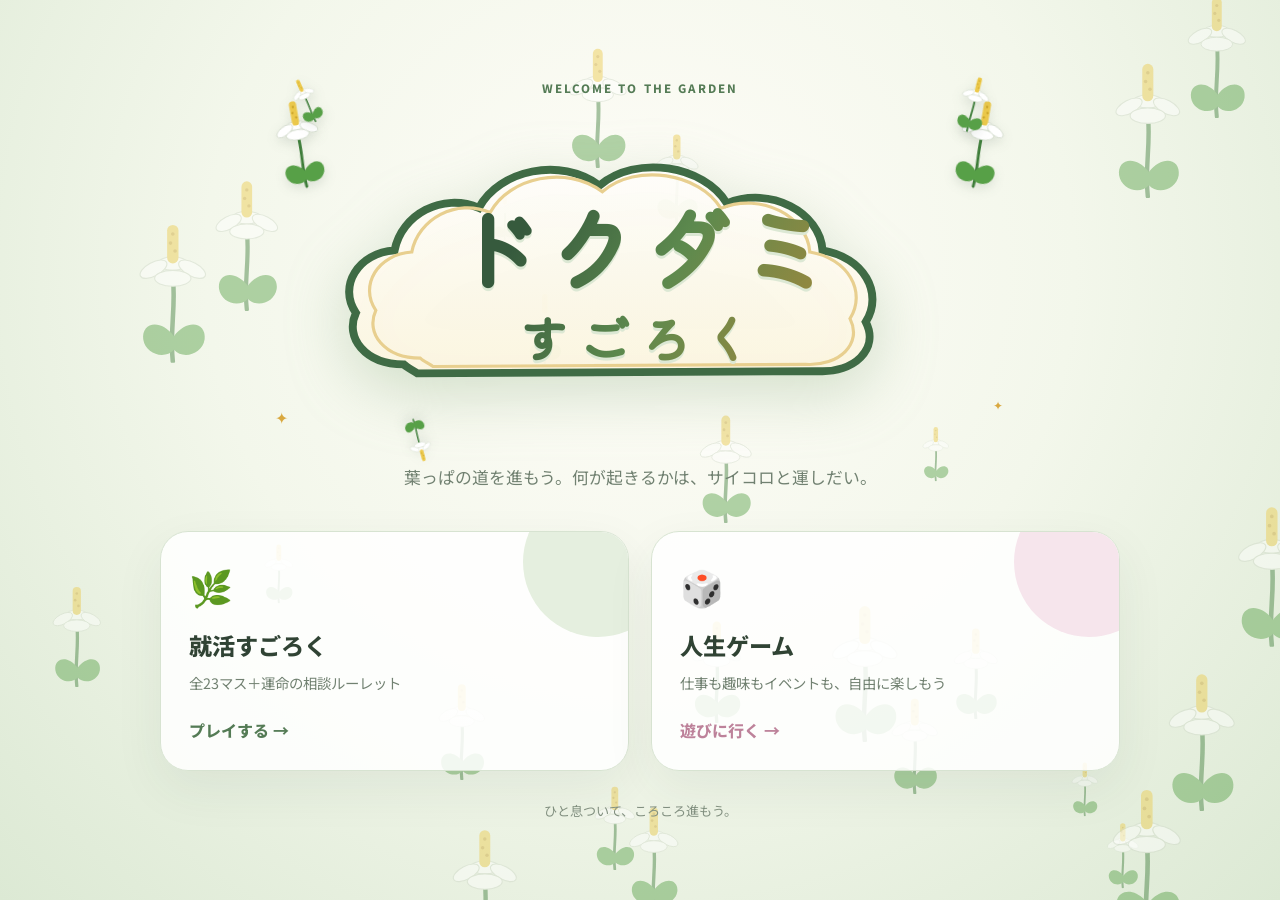
==== commit 14ecae21: "feat: 雲を拡大+淡色化、盤面を道+連結+畑レイアウトに、スマホ用サイコロFABとモーダル" ====
--- a/index.html
+++ b/index.html
@@ -12,7 +12,7 @@
   <main class="home-shell">
     <div class="eyebrow">WELCOME TO THE GARDEN</div>
     <div class="logo-wrap">
-      <svg class="logo-cloud" viewBox="0 0 600 300" preserveAspectRatio="none" aria-hidden="true"><defs><linearGradient id="cloudGrad" x1="0" y1="0" x2="0" y2="1"><stop offset="0" stop-color="#fffdf6"/><stop offset="1" stop-color="#fdf0d2"/></linearGradient></defs><path class="cloud-outer" d="M92 232 C58 232 40 208 50 186 C34 162 52 132 84 130 C90 98 126 78 158 92 C176 58 230 46 264 72 C296 44 356 54 376 88 C414 72 458 96 460 130 C496 136 514 168 498 194 C510 218 488 240 456 238 L104 240 C100 237 95 235 92 232 Z"/><path class="cloud-inner" transform="translate(300 152) scale(0.93) translate(-300 -152)" d="M92 232 C58 232 40 208 50 186 C34 162 52 132 84 130 C90 98 126 78 158 92 C176 58 230 46 264 72 C296 44 356 54 376 88 C414 72 458 96 460 130 C496 136 514 168 498 194 C510 218 488 240 456 238 L104 240 C100 237 95 235 92 232 Z"/></svg>
+      <svg class="logo-cloud" viewBox="0 0 600 300" preserveAspectRatio="none" aria-hidden="true"><defs><linearGradient id="cloudGrad" x1="0" y1="0" x2="0" y2="1"><stop offset="0" stop-color="#fffefb"/><stop offset="1" stop-color="#fdf6e0"/></linearGradient></defs><path class="cloud-outer" d="M92 232 C58 232 40 208 50 186 C34 162 52 132 84 130 C90 98 126 78 158 92 C176 58 230 46 264 72 C296 44 356 54 376 88 C414 72 458 96 460 130 C496 136 514 168 498 194 C510 218 488 240 456 238 L104 240 C100 237 95 235 92 232 Z"/><path class="cloud-inner" transform="translate(300 152) scale(0.93) translate(-300 -152)" d="M92 232 C58 232 40 208 50 186 C34 162 52 132 84 130 C90 98 126 78 158 92 C176 58 230 46 264 72 C296 44 356 54 376 88 C414 72 458 96 460 130 C496 136 514 168 498 194 C510 218 488 240 456 238 L104 240 C100 237 95 235 92 232 Z"/></svg>
       <svg class="logo-flower lf1" viewBox="0 0 100 130" aria-hidden="true"><path d="M50 128 C47 102 53 80 50 54" stroke="#3e7d3a" stroke-width="4" fill="none" stroke-linecap="round"/><path d="M51 106 C39 90 22 94 24 109 C26 122 43 127 51 118 C59 127 76 122 78 109 C80 94 63 90 51 106 Z" fill="#57a047"/><ellipse cx="50" cy="42" rx="13" ry="6" fill="#ffffff" stroke="#cfd8c8"/><ellipse cx="33" cy="47" rx="13" ry="6" transform="rotate(-28 33 47)" fill="#ffffff" stroke="#cfd8c8"/><ellipse cx="67" cy="47" rx="13" ry="6" transform="rotate(28 67 47)" fill="#ffffff" stroke="#cfd8c8"/><ellipse cx="50" cy="55" rx="16" ry="7" fill="#ffffff" stroke="#cfd8c8"/><rect x="45" y="8" width="10" height="34" rx="5" fill="#ecc94b"/><circle cx="50" cy="16" r="1.6" fill="#c9a227"/><circle cx="48" cy="24" r="1.6" fill="#c9a227"/><circle cx="52" cy="31" r="1.6" fill="#c9a227"/></svg>
       <svg class="logo-flower lf2" viewBox="0 0 100 130" aria-hidden="true"><path d="M50 128 C47 102 53 80 50 54" stroke="#3e7d3a" stroke-width="4" fill="none" stroke-linecap="round"/><path d="M51 106 C39 90 22 94 24 109 C26 122 43 127 51 118 C59 127 76 122 78 109 C80 94 63 90 51 106 Z" fill="#57a047"/><ellipse cx="50" cy="42" rx="13" ry="6" fill="#ffffff" stroke="#cfd8c8"/><ellipse cx="33" cy="47" rx="13" ry="6" transform="rotate(-28 33 47)" fill="#ffffff" stroke="#cfd8c8"/><ellipse cx="67" cy="47" rx="13" ry="6" transform="rotate(28 67 47)" fill="#ffffff" stroke="#cfd8c8"/><ellipse cx="50" cy="55" rx="16" ry="7" fill="#ffffff" stroke="#cfd8c8"/><rect x="45" y="8" width="10" height="34" rx="5" fill="#ecc94b"/><circle cx="50" cy="16" r="1.6" fill="#c9a227"/><circle cx="48" cy="24" r="1.6" fill="#c9a227"/><circle cx="52" cy="31" r="1.6" fill="#c9a227"/></svg>
       <svg class="logo-flower lf3" viewBox="0 0 100 130" aria-hidden="true"><path d="M50 128 C47 102 53 80 50 54" stroke="#3e7d3a" stroke-width="4" fill="none" stroke-linecap="round"/><path d="M51 106 C39 90 22 94 24 109 C26 122 43 127 51 118 C59 127 76 122 78 109 C80 94 63 90 51 106 Z" fill="#57a047"/><ellipse cx="50" cy="42" rx="13" ry="6" fill="#ffffff" stroke="#cfd8c8"/><ellipse cx="33" cy="47" rx="13" ry="6" transform="rotate(-28 33 47)" fill="#ffffff" stroke="#cfd8c8"/><ellipse cx="67" cy="47" rx="13" ry="6" transform="rotate(28 67 47)" fill="#ffffff" stroke="#cfd8c8"/><ellipse cx="50" cy="55" rx="16" ry="7" fill="#ffffff" stroke="#cfd8c8"/><rect x="45" y="8" width="10" height="34" rx="5" fill="#ecc94b"/><circle cx="50" cy="16" r="1.6" fill="#c9a227"/><circle cx="48" cy="24" r="1.6" fill="#c9a227"/><circle cx="52" cy="31" r="1.6" fill="#c9a227"/></svg>
--- a/style.css
+++ b/style.css
@@ -11,7 +11,7 @@
 .dokudami-svg{width:100%;height:auto;display:block}
 .action-button{border:0;border-radius:11px;background:var(--green);color:#fff;font-weight:700;padding:10px 14px;margin:0 8px 8px 0;box-shadow:0 3px 0 color-mix(in srgb,var(--green) 72%,#000)}
 .action-button.sub{background:#fff;color:var(--ink);border:1px solid var(--line);box-shadow:none}
-.logo-wrap{position:relative;display:inline-block;padding:66px 112px 56px}
+.logo-wrap{position:relative;display:inline-block;padding:88px 148px 74px}
 .logo-cloud{position:absolute;inset:0;width:100%;height:100%;z-index:0;filter:drop-shadow(0 18px 30px #7da57455)}
 .logo-cloud path.cloud-outer{fill:url(#cloudGrad);fill-opacity:.94;stroke:#3f6b45;stroke-width:7}
 .logo-cloud path.cloud-inner{fill:none;stroke:#e8cf8f;stroke-width:3}
@@ -28,7 +28,7 @@
 .logo-flower.lf1{left:-36px;top:-10px;transform:rotate(-10deg)}
 .logo-flower.lf2{right:-36px;top:-10px;transform:rotate(10deg) scaleX(-1)}
 .logo-title{background:linear-gradient(120deg,#365a3d 20%,#5d8a4e 55%,#a8873a 100%);-webkit-background-clip:text;background-clip:text;color:transparent;text-shadow:none;filter:drop-shadow(0 3px 0 #dce8d4)}
-@media(max-width:540px){.logo-flower.lf1{left:-28px}.logo-flower.lf2{right:-28px}.logo-wrap{padding:44px 58px 38px}}
+@media(max-width:540px){.logo-flower.lf1{left:-28px}.logo-flower.lf2{right:-28px}.logo-wrap{padding:56px 74px 48px}}
 .board.spiral .board-cell{min-height:88px}
 .board-cell.flower-cell{background:linear-gradient(145deg,#f4f9ec,#e6f0da);padding:6px;justify-content:center}
 .board-cell.flower-cell .dokudami-svg{width:40px}
@@ -44,6 +44,21 @@
 .mission-modal h2{font-size:1.45rem}
 .mission-modal #missionActions{margin:4px 0 14px}
 .mission-modal #missionActions:empty{margin:0}
+.board.zigzag .flower-cell .dokudami-svg{width:52px}
+.dice-fab{display:none}
+@media(max-width:850px){.dice-fab{display:grid;place-items:center;position:fixed;right:16px;bottom:16px;z-index:8;width:64px;height:64px;border-radius:50%;border:2px solid var(--line);background:var(--paper);font-size:1.7rem;box-shadow:0 10px 24px #30433430}}
+.dice-stage.big{height:176px}
+.dice-scene.big{width:120px;height:120px}
+.dice-scene.big .dice3d{width:120px;height:120px}
+.dice-scene.big .dface{border-radius:18px;padding:16px}
+.dice-scene.big .dface span.pip:after{width:19px;height:19px}
+.dice-scene.big .dface.fv1 span.pip:after{width:32px;height:32px}
+.dice-scene.big .fv1{transform:rotateY(0deg) translateZ(60px)}
+.dice-scene.big .fv2{transform:rotateY(90deg) translateZ(60px)}
+.dice-scene.big .fv3{transform:rotateX(90deg) translateZ(60px)}
+.dice-scene.big .fv4{transform:rotateX(-90deg) translateZ(60px)}
+.dice-scene.big .fv5{transform:rotateY(-90deg) translateZ(60px)}
+.dice-scene.big .fv6{transform:rotateY(180deg) translateZ(60px)}
 .mission-bar{display:none}
 @media(max-width:850px){.mission-bar{display:flex;gap:8px;align-items:baseline;position:sticky;top:8px;z-index:6;margin:10px 12px 0;padding:10px 14px;background:var(--paper);border:1px solid var(--line);border-radius:14px;box-shadow:var(--shadow);font-size:.8rem;line-height:1.5}.mission-bar-kicker{font-size:.6rem;letter-spacing:.14em;font-weight:900;color:var(--green);white-space:nowrap}.mission-bar-text{color:#69796a;display:-webkit-box;-webkit-line-clamp:2;-webkit-box-orient:vertical;overflow:hidden}}
 @keyframes sway{from{transform:rotate(-8deg)}to{transform:rotate(8deg)}}@keyframes roll{0%{transform:rotate(0) scale(1)}30%{transform:rotate(120deg) scale(.86)}65%{transform:rotate(280deg) scale(1.08)}100%{transform:rotate(360deg) scale(1)}}@keyframes spin{from{transform:rotate(0)}to{transform:rotate(1080deg)}}@media(max-width:850px){.game-layout{grid-template-columns:1fr}.control-panel{display:grid;grid-template-columns:repeat(2,minmax(0,1fr))}.dice-card{grid-row:span 2}.game-header{flex-wrap:wrap}.board-cell{min-height:86px}}@media(max-width:540px){.mode-grid{grid-template-columns:1fr}.mode-card{min-height:190px}.home-copy{margin:18px 0 28px}.game-header{align-items:flex-start}.player-count{display:none}.game-layout{padding:12px 10px 30px}.board{gap:5px}.board-cell{min-height:72px;padding:8px 3px;border-radius:10px}.cell-emoji{font-size:1.2rem}.cell-name{font-size:.62rem}.board-stamp{display:none}.control-panel{display:flex}.dice-card,.event-card,.mini-status{padding:17px}.board-panel{padding:12px}.board-heading h2{font-size:1rem}}
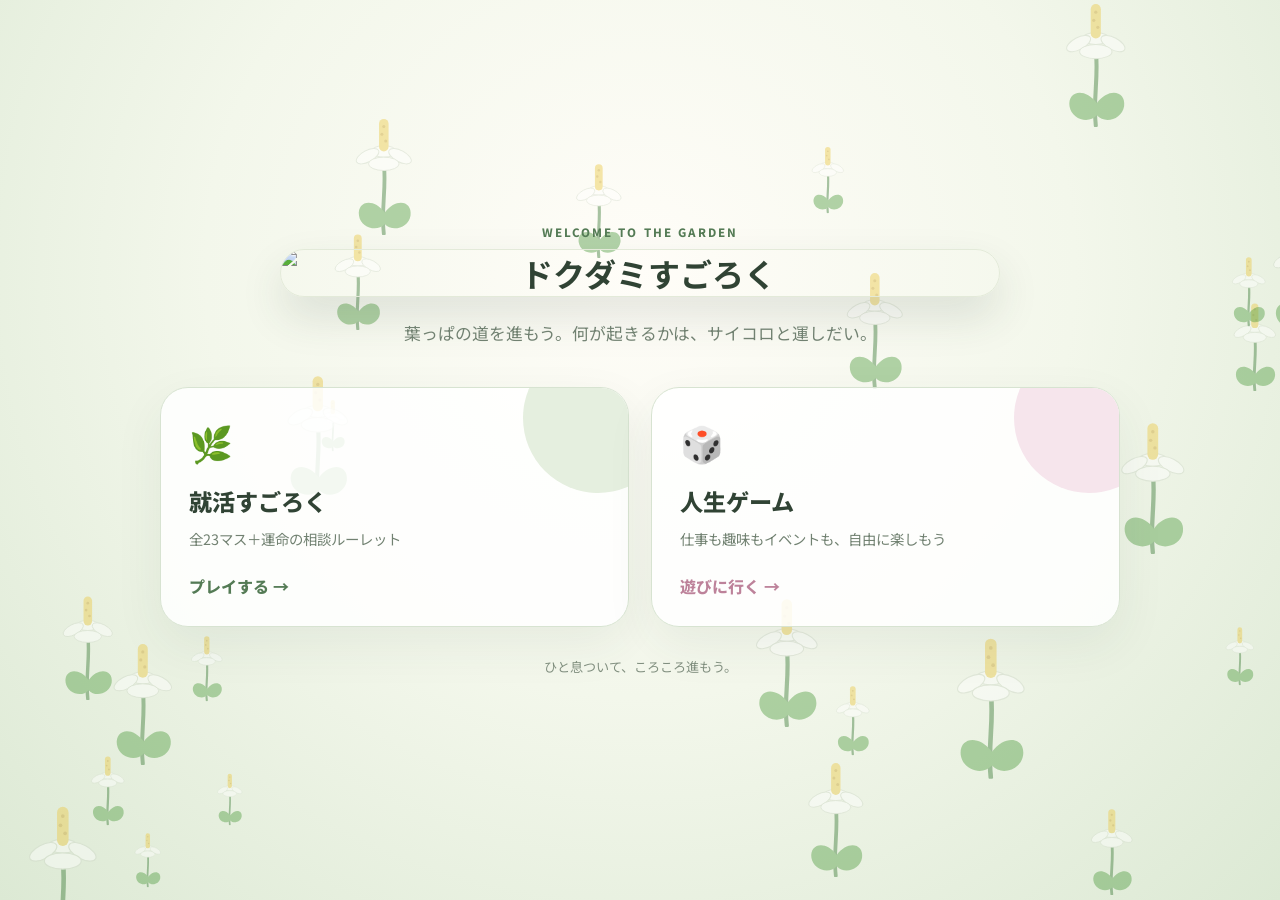
==== commit 39d4c7e6: "feat: タイトルロゴをイラスト画像に差し替え" ====
--- a/index.html
+++ b/index.html
@@ -11,17 +11,7 @@
   <div class="garden" aria-hidden="true" id="garden"></div>
   <main class="home-shell">
     <div class="eyebrow">WELCOME TO THE GARDEN</div>
-    <div class="logo-wrap">
-      <svg class="logo-cloud" viewBox="0 0 600 300" preserveAspectRatio="none" aria-hidden="true"><defs><linearGradient id="cloudGrad" x1="0" y1="0" x2="0" y2="1"><stop offset="0" stop-color="#fffefb"/><stop offset="1" stop-color="#fdf6e0"/></linearGradient></defs><path class="cloud-outer" d="M92 232 C58 232 40 208 50 186 C34 162 52 132 84 130 C90 98 126 78 158 92 C176 58 230 46 264 72 C296 44 356 54 376 88 C414 72 458 96 460 130 C496 136 514 168 498 194 C510 218 488 240 456 238 L104 240 C100 237 95 235 92 232 Z"/><path class="cloud-inner" transform="translate(300 152) scale(0.93) translate(-300 -152)" d="M92 232 C58 232 40 208 50 186 C34 162 52 132 84 130 C90 98 126 78 158 92 C176 58 230 46 264 72 C296 44 356 54 376 88 C414 72 458 96 460 130 C496 136 514 168 498 194 C510 218 488 240 456 238 L104 240 C100 237 95 235 92 232 Z"/></svg>
-      <svg class="logo-flower lf1" viewBox="0 0 100 130" aria-hidden="true"><path d="M50 128 C47 102 53 80 50 54" stroke="#3e7d3a" stroke-width="4" fill="none" stroke-linecap="round"/><path d="M51 106 C39 90 22 94 24 109 C26 122 43 127 51 118 C59 127 76 122 78 109 C80 94 63 90 51 106 Z" fill="#57a047"/><ellipse cx="50" cy="42" rx="13" ry="6" fill="#ffffff" stroke="#cfd8c8"/><ellipse cx="33" cy="47" rx="13" ry="6" transform="rotate(-28 33 47)" fill="#ffffff" stroke="#cfd8c8"/><ellipse cx="67" cy="47" rx="13" ry="6" transform="rotate(28 67 47)" fill="#ffffff" stroke="#cfd8c8"/><ellipse cx="50" cy="55" rx="16" ry="7" fill="#ffffff" stroke="#cfd8c8"/><rect x="45" y="8" width="10" height="34" rx="5" fill="#ecc94b"/><circle cx="50" cy="16" r="1.6" fill="#c9a227"/><circle cx="48" cy="24" r="1.6" fill="#c9a227"/><circle cx="52" cy="31" r="1.6" fill="#c9a227"/></svg>
-      <svg class="logo-flower lf2" viewBox="0 0 100 130" aria-hidden="true"><path d="M50 128 C47 102 53 80 50 54" stroke="#3e7d3a" stroke-width="4" fill="none" stroke-linecap="round"/><path d="M51 106 C39 90 22 94 24 109 C26 122 43 127 51 118 C59 127 76 122 78 109 C80 94 63 90 51 106 Z" fill="#57a047"/><ellipse cx="50" cy="42" rx="13" ry="6" fill="#ffffff" stroke="#cfd8c8"/><ellipse cx="33" cy="47" rx="13" ry="6" transform="rotate(-28 33 47)" fill="#ffffff" stroke="#cfd8c8"/><ellipse cx="67" cy="47" rx="13" ry="6" transform="rotate(28 67 47)" fill="#ffffff" stroke="#cfd8c8"/><ellipse cx="50" cy="55" rx="16" ry="7" fill="#ffffff" stroke="#cfd8c8"/><rect x="45" y="8" width="10" height="34" rx="5" fill="#ecc94b"/><circle cx="50" cy="16" r="1.6" fill="#c9a227"/><circle cx="48" cy="24" r="1.6" fill="#c9a227"/><circle cx="52" cy="31" r="1.6" fill="#c9a227"/></svg>
-      <svg class="logo-flower lf3" viewBox="0 0 100 130" aria-hidden="true"><path d="M50 128 C47 102 53 80 50 54" stroke="#3e7d3a" stroke-width="4" fill="none" stroke-linecap="round"/><path d="M51 106 C39 90 22 94 24 109 C26 122 43 127 51 118 C59 127 76 122 78 109 C80 94 63 90 51 106 Z" fill="#57a047"/><ellipse cx="50" cy="42" rx="13" ry="6" fill="#ffffff" stroke="#cfd8c8"/><ellipse cx="33" cy="47" rx="13" ry="6" transform="rotate(-28 33 47)" fill="#ffffff" stroke="#cfd8c8"/><ellipse cx="67" cy="47" rx="13" ry="6" transform="rotate(28 67 47)" fill="#ffffff" stroke="#cfd8c8"/><ellipse cx="50" cy="55" rx="16" ry="7" fill="#ffffff" stroke="#cfd8c8"/><rect x="45" y="8" width="10" height="34" rx="5" fill="#ecc94b"/><circle cx="50" cy="16" r="1.6" fill="#c9a227"/><circle cx="48" cy="24" r="1.6" fill="#c9a227"/><circle cx="52" cy="31" r="1.6" fill="#c9a227"/></svg>
-      <svg class="logo-flower lf4" viewBox="0 0 100 130" aria-hidden="true"><path d="M50 128 C47 102 53 80 50 54" stroke="#3e7d3a" stroke-width="4" fill="none" stroke-linecap="round"/><path d="M51 106 C39 90 22 94 24 109 C26 122 43 127 51 118 C59 127 76 122 78 109 C80 94 63 90 51 106 Z" fill="#57a047"/><ellipse cx="50" cy="42" rx="13" ry="6" fill="#ffffff" stroke="#cfd8c8"/><ellipse cx="33" cy="47" rx="13" ry="6" transform="rotate(-28 33 47)" fill="#ffffff" stroke="#cfd8c8"/><ellipse cx="67" cy="47" rx="13" ry="6" transform="rotate(28 67 47)" fill="#ffffff" stroke="#cfd8c8"/><ellipse cx="50" cy="55" rx="16" ry="7" fill="#ffffff" stroke="#cfd8c8"/><rect x="45" y="8" width="10" height="34" rx="5" fill="#ecc94b"/><circle cx="50" cy="16" r="1.6" fill="#c9a227"/><circle cx="48" cy="24" r="1.6" fill="#c9a227"/><circle cx="52" cy="31" r="1.6" fill="#c9a227"/></svg>
-      <svg class="logo-flower lf5" viewBox="0 0 100 130" aria-hidden="true"><path d="M50 128 C47 102 53 80 50 54" stroke="#3e7d3a" stroke-width="4" fill="none" stroke-linecap="round"/><path d="M51 106 C39 90 22 94 24 109 C26 122 43 127 51 118 C59 127 76 122 78 109 C80 94 63 90 51 106 Z" fill="#57a047"/><ellipse cx="50" cy="42" rx="13" ry="6" fill="#ffffff" stroke="#cfd8c8"/><ellipse cx="33" cy="47" rx="13" ry="6" transform="rotate(-28 33 47)" fill="#ffffff" stroke="#cfd8c8"/><ellipse cx="67" cy="47" rx="13" ry="6" transform="rotate(28 67 47)" fill="#ffffff" stroke="#cfd8c8"/><ellipse cx="50" cy="55" rx="16" ry="7" fill="#ffffff" stroke="#cfd8c8"/><rect x="45" y="8" width="10" height="34" rx="5" fill="#ecc94b"/><circle cx="50" cy="16" r="1.6" fill="#c9a227"/><circle cx="48" cy="24" r="1.6" fill="#c9a227"/><circle cx="52" cy="31" r="1.6" fill="#c9a227"/></svg>
-      <span class="logo-spark s1" aria-hidden="true">✦</span>
-      <span class="logo-spark s2" aria-hidden="true">✦</span>
-      <h1 class="logo-title">ドクダミ<span>すごろく</span></h1>
-    </div>
+    <h1 class="logo-image-wrap"><img class="logo-image" src="logo.jpg" alt="ドクダミすごろく"></h1>
     <p class="home-copy">葉っぱの道を進もう。何が起きるかは、サイコロと運しだい。</p>
     <div class="mode-grid">
       <a class="mode-card job-card" href="job.html">
@@ -41,4 +31,4 @@
   </main>
   <script src="app.js"></script>
 </body>
-</html>+</html>
--- a/style.css
+++ b/style.css
@@ -36,6 +36,8 @@
 body.ura-mode .board-cell.event-cell{background:linear-gradient(145deg,#f8eded,#f0dede);border-color:#d5a9b1}
 .board-cell.start-cell .cell-name,.board-cell.goal-cell .cell-name{font-size:.88rem;letter-spacing:.04em}
 .board-cell.start-cell .cell-emoji,.board-cell.goal-cell .cell-emoji{font-size:1.9rem}
+.logo-image-wrap{margin:6px auto 0;max-width:720px}
+.logo-image{display:block;width:100%;height:auto;border-radius:36px;border:1px solid #e3ead9;box-shadow:0 20px 44px #30433422}
 .route-svg{position:absolute;inset:0;z-index:0;pointer-events:none;width:100%;height:100%}
 .board-cell{z-index:1;transform:rotate(var(--tilt,0deg))}
 .board-cell.current-cell{transform:rotate(var(--tilt,0deg)) translateY(-3px)}
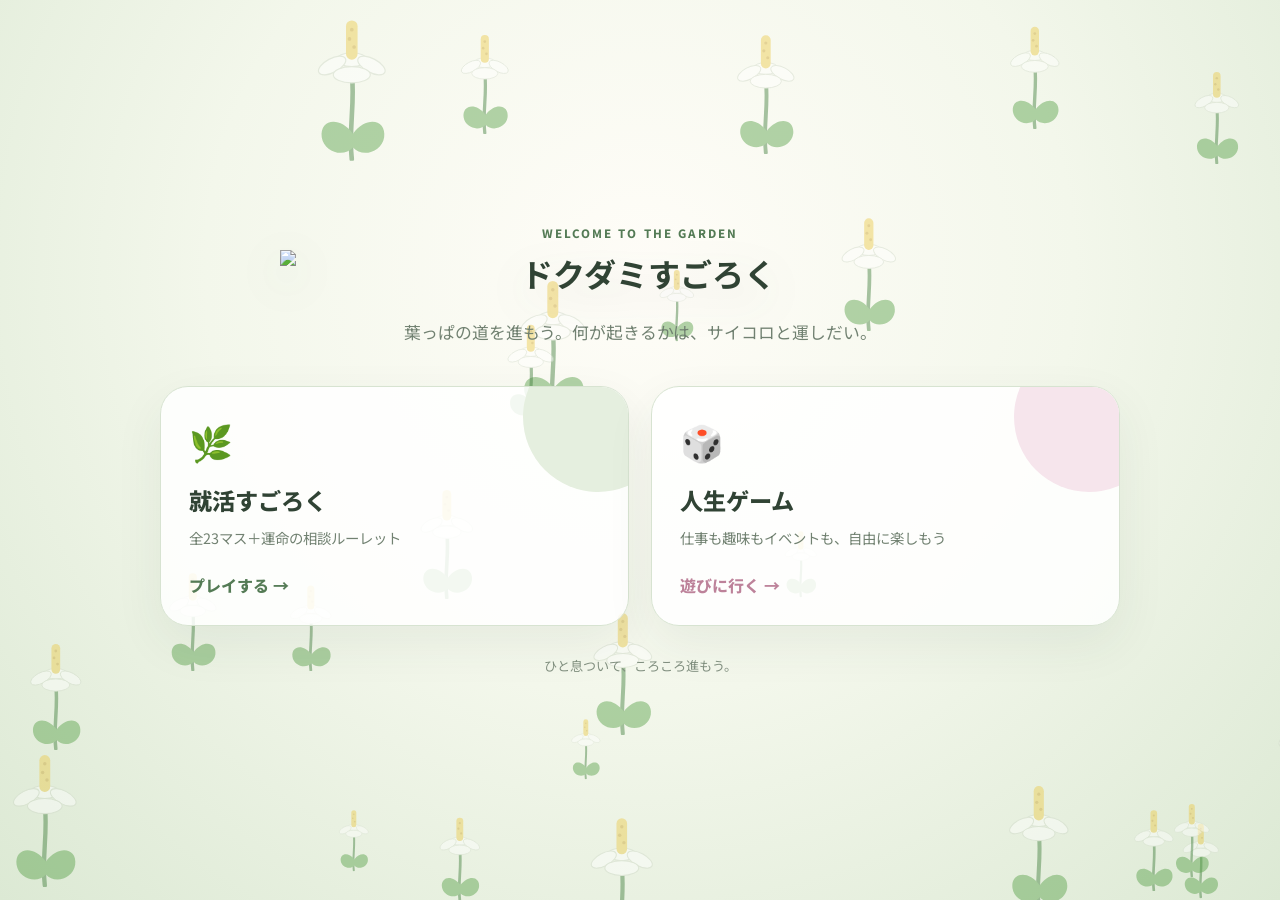
==== commit 112267ad: "feat: 透過ロゴ+OGP設定/空きスペースのドクダミを直植えに" ====
--- a/index.html
+++ b/index.html
@@ -4,6 +4,13 @@
   <meta charset="utf-8">
   <meta name="viewport" content="width=device-width,initial-scale=1">
   <meta name="theme-color" content="#edf4e7">
+  <meta name="description" content="葉っぱの道を進もう。何が起きるかは、サイコロと運しだい。就活すごろくと人生すごろくが遊べる、ドクダミのすごろくゲーム。">
+  <meta property="og:title" content="ドクダミすごろく">
+  <meta property="og:description" content="葉っぱの道を進もう。何が起きるかは、サイコロと運しだい。">
+  <meta property="og:image" content="https://dokudami-boardgame.vercel.app/ogp.jpg">
+  <meta property="og:type" content="website">
+  <meta property="og:url" content="https://dokudami-boardgame.vercel.app/">
+  <meta name="twitter:card" content="summary_large_image">
   <title>ドクダミすごろく</title>
   <link rel="stylesheet" href="style.css">
 </head>
@@ -11,7 +18,7 @@
   <div class="garden" aria-hidden="true" id="garden"></div>
   <main class="home-shell">
     <div class="eyebrow">WELCOME TO THE GARDEN</div>
-    <h1 class="logo-image-wrap"><img class="logo-image" src="logo.jpg" alt="ドクダミすごろく"></h1>
+    <h1 class="logo-image-wrap"><img class="logo-image" src="logo.png" alt="ドクダミすごろく"></h1>
     <p class="home-copy">葉っぱの道を進もう。何が起きるかは、サイコロと運しだい。</p>
     <div class="mode-grid">
       <a class="mode-card job-card" href="job.html">
--- a/style.css
+++ b/style.css
@@ -1,6 +1,6 @@
 @import url('https://fonts.googleapis.com/css2?family=Kiwi+Maru:wght@400;500&family=Noto+Sans+JP:wght@400;500;600;700;800&display=swap');
 :root{--ink:#304334;--muted:#718171;--green:#547b55;--green-dark:#365a3d;--pale:#edf4e7;--paper:#fffdf7;--line:#d7e3d1;--pink:#bd829a;--shadow:0 18px 50px #30433412}
-*{box-sizing:border-box}body{margin:0;color:var(--ink);font-family:"Noto Sans JP",sans-serif;background:var(--pale);min-height:100vh}a{color:inherit;text-decoration:none}button{font:inherit;cursor:pointer}.home-page{display:flex;overflow-x:hidden;overflow-y:auto;position:relative;background:radial-gradient(ellipse at 50% 30%,#fffdf8 0,#f3f7eb 48%,#dce9d4 100%)}.garden{position:fixed;inset:0;pointer-events:none;overflow:hidden}.garden-leaf{position:absolute;width:clamp(42px,7vw,100px);opacity:.45;animation:sway 5s ease-in-out infinite alternate;transform-origin:bottom center}.home-shell{position:relative;width:min(960px,92vw);margin:auto;padding:clamp(28px,6vw,70px) 0;text-align:center}.eyebrow{font-size:.72rem;letter-spacing:.18em;font-weight:800;color:var(--green);margin:0 0 9px}.logo-title{font-family:"Kiwi Maru",serif;font-size:clamp(2.6rem,8vw,5.8rem);line-height:1.15;letter-spacing:.04em;margin:0;color:var(--green-dark);text-shadow:0 4px 0 #dce8d4}.logo-title span{display:block;font-size:.55em;letter-spacing:.2em;margin-top:8px}.home-copy{color:#718171;margin:24px 0 42px;font-size:clamp(.9rem,2vw,1.05rem)}.mode-grid{display:grid;grid-template-columns:repeat(2,minmax(0,1fr));gap:22px;text-align:left}.mode-card{position:relative;display:flex;flex-direction:column;min-height:240px;padding:28px;border:1px solid #d7e3d1;border-radius:28px;background:#ffffffd9;box-shadow:var(--shadow);transition:transform .2s,box-shadow .2s;overflow:hidden}.mode-card:before{content:"";position:absolute;width:150px;height:150px;border-radius:50%;right:-45px;top:-45px;background:#e5efdf}.mode-card:hover{transform:translateY(-5px);box-shadow:0 22px 60px #30433420}.life-card:before{background:#f6e5ec}.mode-icon{font-size:2.2rem;z-index:1}.mode-name{font-size:1.45rem;font-weight:800;margin:17px 0 8px;z-index:1}.mode-desc{font-size:.9rem;color:var(--muted);line-height:1.8;z-index:1}.mode-link{font-weight:800;color:var(--green);margin-top:auto;padding-top:22px;z-index:1}.life-card .mode-link{color:var(--pink)}.home-foot{margin:30px 0 0;color:#829080;font-size:.82rem}.game-page{background:#f1f5eb}.life-page{background:#fbf2f5;--green:#a96683;--green-dark:#70435a;--pale:#fbf2f5;--line:#eed9e2}.game-header{display:flex;align-items:center;justify-content:space-between;gap:18px;padding:20px clamp(16px,4vw,56px);border-bottom:1px solid var(--line);background:#ffffffb8}.game-header h1{font-family:"Kiwi Maru",serif;font-size:clamp(1.4rem,3vw,2rem);margin:0}.back-link{font-size:.86rem;font-weight:700;color:var(--muted)}.player-count{font-size:.8rem;color:var(--muted);white-space:nowrap}.leaf-dot{display:inline-block;width:9px;height:9px;background:#79a46f;border-radius:100%}.game-layout{display:grid;grid-template-columns:minmax(0,1.6fr) minmax(280px,.8fr);gap:22px;max-width:1440px;margin:0 auto;padding:24px clamp(12px,3vw,36px) 44px}.board-panel,.dice-card,.event-card,.mini-status{background:var(--paper);border:1px solid var(--line);border-radius:22px;box-shadow:var(--shadow)}.board-panel{padding:clamp(15px,2.4vw,28px);position:relative}.board-heading{display:flex;justify-content:space-between;align-items:center;gap:12px;margin-bottom:20px}.board-heading h2,.dice-card h2,.event-card h2{font-size:1.2rem;margin:0}.board-stamp{font-size:.7rem;letter-spacing:.1em;font-weight:800;color:var(--green);border:1px solid var(--line);border-radius:999px;padding:8px 12px}.board{display:grid;grid-template-columns:repeat(5,minmax(0,1fr));gap:9px;position:relative}.board-cell{position:relative;min-height:104px;border:1px solid var(--line);border-radius:15px;background:linear-gradient(145deg,#fff,#f2f7ed);padding:10px 8px;display:flex;flex-direction:column;align-items:center;justify-content:center;text-align:center;gap:5px;transition:transform .25s,background .25s}.life-page .board-cell{background:linear-gradient(145deg,#fff,#fbecf2);border-color:#eed9e2}.board-cell .cell-num{position:absolute;top:7px;left:9px;font-size:.65rem;color:#94a18e}.cell-emoji{font-size:1.5rem}.cell-name{font-size:.72rem;font-weight:700;line-height:1.45}.board-cell.start-cell,.board-cell.goal-cell{background:#dfeeda;border-color:#b8d1af}.life-page .board-cell.start-cell,.life-page .board-cell.goal-cell{background:#f4dce6;border-color:#e5bfd0}.board-cell.current-cell{outline:3px solid #d5a94b;transform:translateY(-3px);box-shadow:0 8px 18px #d5a94b2b}.board-cell.current-cell:after{content:"YOU";position:absolute;bottom:-8px;right:5px;background:#d5a94b;color:white;font-size:.55rem;font-weight:900;border-radius:8px;padding:2px 5px}.board-legend{display:flex;justify-content:space-between;color:var(--muted);font-size:.72rem;margin-top:16px}.control-panel{display:flex;flex-direction:column;gap:16px}.dice-card,.event-card,.mini-status{padding:22px}.dice-stage{height:132px;display:grid;place-items:center}.dice-scene{width:78px;height:78px;perspective:560px}.dice3d{position:relative;width:78px;height:78px;transform-style:preserve-3d;transition:transform .22s ease}.dice3d.tumbling{transition:transform .07s linear}.dface{position:absolute;inset:0;background:#fff;border:2px solid var(--line);border-radius:14px;display:grid;grid-template-columns:repeat(3,1fr);grid-template-rows:repeat(3,1fr);padding:11px;box-shadow:inset 0 0 12px #30433410}.dface span{display:grid}.dface span.pip:after{content:"";width:13px;height:13px;border-radius:50%;background:#3c4a3a;place-self:center}.dface.fv1 span.pip:after{width:22px;height:22px;background:#c0392b}.fv1{transform:rotateY(0deg) translateZ(39px)}.fv2{transform:rotateY(90deg) translateZ(39px)}.fv3{transform:rotateX(90deg) translateZ(39px)}.fv4{transform:rotateX(-90deg) translateZ(39px)}.fv5{transform:rotateY(-90deg) translateZ(39px)}.fv6{transform:rotateY(180deg) translateZ(39px)}.primary-button{border:0;border-radius:13px;background:var(--green);color:#fff;font-weight:800;padding:14px 18px;width:100%;box-shadow:0 5px 0 color-mix(in srgb,var(--green) 72%,#000);transition:transform .15s,filter .15s}.primary-button:hover{filter:brightness(1.06)}.primary-button:active{transform:translateY(3px);box-shadow:0 2px 0 color-mix(in srgb,var(--green) 72%,#000)}.primary-button:disabled{opacity:.5;cursor:not-allowed}.small-note{font-size:.76rem;color:var(--muted);text-align:center;margin:14px 0 0;line-height:1.7}.event-card{min-height:190px}.event-kicker{font-size:.65rem;letter-spacing:.16em;color:var(--green);font-weight:900}.event-card h2{margin:12px 0 8px}.event-card p{font-size:.88rem;line-height:1.8;color:#69796a;margin:0}.event-card #eventActions{margin-top:14px}.mini-status{display:grid;grid-template-columns:1fr auto;gap:10px;font-size:.8rem;color:var(--muted)}.mini-status strong{color:var(--ink)}.mini-progress{grid-column:1/-1;height:7px;border-radius:9px;background:#e7eee2;overflow:hidden}.mini-progress i{display:block;height:100%;width:0;background:var(--green);transition:width .35s;border-radius:9px}.modal-backdrop{position:fixed;inset:0;z-index:10;background:#203326a8;display:grid;place-items:center;padding:18px}.modal-backdrop[hidden]{display:none}.roulette-modal{position:relative;width:min(430px,100%);background:#fffdf7;border-radius:26px;padding:30px;text-align:center;box-shadow:0 24px 80px #0003}.modal-close{position:absolute;right:15px;top:12px;border:0;background:transparent;font-size:1.8rem;color:#839080}.roulette-modal h2{font-family:"Kiwi Maru",serif;margin:6px 0 10px}.roulette-modal p{color:var(--muted);font-size:.88rem;line-height:1.7}.roulette-wheel{width:155px;height:155px;margin:22px auto;border:10px solid #dfead8;border-radius:50%;display:grid;place-items:center;background:conic-gradient(#e8f0df 0 50%,#f6dce7 50% 100%);font-size:3rem;box-shadow:0 8px 0 #cbdcc2}.roulette-wheel.spinning{animation:spin .8s cubic-bezier(.2,.8,.3,1)}.roulette-result{font-size:1.05rem;font-weight:900;line-height:1.7;margin-top:16px;min-height:28px}.roulette-result.good{color:#4e8653}.roulette-result.bad{color:#b14e5c}.plant-svg{width:100%;height:100%;overflow:visible}.plant-svg path{fill:#7da574;stroke:#527b4b;stroke-width:1.5}.plant-svg .flower{fill:#fffdf7;stroke:#d9cda8;stroke-width:1}.plant-svg .center{fill:#e5bd53;stroke:#d4a742;stroke-width:1}.ghost-button{margin-top:12px;width:100%;border:1px solid var(--line);background:transparent;color:var(--muted);border-radius:13px;padding:11px 18px;font-weight:700;transition:background .15s,color .15s}
+*{box-sizing:border-box}body{margin:0;color:var(--ink);font-family:"Noto Sans JP",sans-serif;background:var(--pale);min-height:100vh}a{color:inherit;text-decoration:none}button{font:inherit;cursor:pointer}.home-page{display:flex;overflow-x:hidden;overflow-y:auto;position:relative;background:radial-gradient(ellipse at 50% 30%,#fffdf8 0,#f3f7eb 48%,#dce9d4 100%)}.garden{position:fixed;inset:0;pointer-events:none;overflow:hidden}.garden-leaf{position:absolute;width:clamp(42px,7vw,100px);opacity:.45;animation:sway 5s ease-in-out infinite alternate;transform-origin:bottom center}.home-shell{position:relative;width:min(960px,92vw);margin:auto;padding:clamp(28px,6vw,70px) 0;text-align:center}.eyebrow{font-size:.72rem;letter-spacing:.18em;font-weight:800;color:var(--green);margin:0 0 9px}.logo-title{font-family:"Kiwi Maru",serif;font-size:clamp(2.6rem,8vw,5.8rem);line-height:1.15;letter-spacing:.04em;margin:0;color:var(--green-dark);text-shadow:0 4px 0 #dce8d4}.logo-title span{display:block;font-size:.55em;letter-spacing:.2em;margin-top:8px}.home-copy{color:#718171;margin:24px 0 42px;font-size:clamp(.9rem,2vw,1.05rem)}.mode-grid{display:grid;grid-template-columns:repeat(2,minmax(0,1fr));gap:22px;text-align:left}.mode-card{position:relative;display:flex;flex-direction:column;min-height:240px;padding:28px;border:1px solid #d7e3d1;border-radius:28px;background:#ffffffd9;box-shadow:var(--shadow);transition:transform .2s,box-shadow .2s;overflow:hidden}.mode-card:before{content:"";position:absolute;width:150px;height:150px;border-radius:50%;right:-45px;top:-45px;background:#e5efdf}.mode-card:hover{transform:translateY(-5px);box-shadow:0 22px 60px #30433420}.life-card:before{background:#f6e5ec}.mode-icon{font-size:2.2rem;z-index:1}.mode-name{font-size:1.45rem;font-weight:800;margin:17px 0 8px;z-index:1}.mode-desc{font-size:.9rem;color:var(--muted);line-height:1.8;z-index:1}.mode-link{font-weight:800;color:var(--green);margin-top:auto;padding-top:22px;z-index:1}.life-card .mode-link{color:var(--pink)}.home-foot{margin:30px 0 0;color:#829080;font-size:.82rem}.game-page{background:#f1f5eb}.life-page{background:#fbf2f5;--green:#a96683;--green-dark:#70435a;--pale:#fbf2f5;--line:#eed9e2}.game-header{display:flex;align-items:center;justify-content:space-between;gap:18px;padding:20px clamp(16px,4vw,56px);border-bottom:1px solid var(--line);background:#ffffffb8}.game-header h1{font-family:"Kiwi Maru",serif;font-size:clamp(1.4rem,3vw,2rem);margin:0}.back-link{font-size:.86rem;font-weight:700;color:var(--muted)}.player-count{font-size:.8rem;color:var(--muted);white-space:nowrap}.leaf-dot{display:inline-block;width:9px;height:9px;background:#79a46f;border-radius:100%}.game-layout{display:grid;grid-template-columns:minmax(0,1.6fr) minmax(280px,.8fr);gap:22px;max-width:1440px;margin:0 auto;padding:24px clamp(12px,3vw,36px) 44px}.board-panel,.dice-card,.event-card,.mini-status{background:var(--paper);border:1px solid var(--line);border-radius:22px;box-shadow:var(--shadow)}.board-panel{padding:clamp(15px,2.4vw,28px);position:relative}.board-heading{display:flex;justify-content:space-between;align-items:center;gap:12px;margin-bottom:20px}.board-heading h2,.dice-card h2,.event-card h2{font-size:1.2rem;margin:0}.board-stamp{font-size:.7rem;letter-spacing:.1em;font-weight:800;color:var(--green);border:1px solid var(--line);border-radius:999px;padding:8px 12px}.board{display:grid;grid-template-columns:repeat(5,minmax(0,1fr));gap:9px;position:relative}.board-cell{position:relative;min-height:104px;border:1px solid var(--line);border-radius:15px;background:linear-gradient(145deg,#fff,#f2f7ed);padding:10px 8px;display:flex;flex-direction:column;align-items:center;justify-content:center;text-align:center;gap:5px;transition:transform .25s,background .25s}.life-page .board-cell{background:linear-gradient(145deg,#fff,#fbecf2);border-color:#eed9e2}.board-cell .cell-num{position:absolute;top:7px;left:9px;font-size:.65rem;color:#94a18e}.cell-emoji{font-size:1.5rem}.cell-name{font-size:.72rem;font-weight:700;line-height:1.45}.board-cell.start-cell,.board-cell.goal-cell{background:#dfeeda;border-color:#b8d1af}.life-page .board-cell.start-cell,.life-page .board-cell.goal-cell{background:#f4dce6;border-color:#e5bfd0}.board-cell.current-cell{outline:3px solid #d5a94b;transform:translateY(-3px);box-shadow:0 8px 18px #d5a94b2b}.board-cell.current-cell:after{content:"YOU";position:absolute;bottom:-8px;right:5px;background:#d5a94b;color:white;font-size:.55rem;font-weight:900;border-radius:8px;padding:2px 5px}.board-legend{display:flex;justify-content:space-between;color:var(--muted);font-size:.72rem;margin-top:16px}.control-panel{display:flex;flex-direction:column;gap:16px}.dice-card,.event-card,.mini-status{padding:22px}.dice-stage{height:150px;display:grid;place-items:center}.dice-scene{width:96px;height:96px;perspective:640px}.dice3d{position:relative;width:96px;height:96px;transform-style:preserve-3d;transition:transform .22s ease}.dice3d.tumbling{transition:transform .07s linear}.dface{position:absolute;inset:0;background:#fff;border:2px solid var(--line);border-radius:14px;display:grid;grid-template-columns:repeat(3,1fr);grid-template-rows:repeat(3,1fr);padding:11px;box-shadow:inset 0 0 12px #30433410}.dface span{display:grid}.dface span.pip:after{content:"";width:16px;height:16px;border-radius:50%;background:#3c4a3a;place-self:center}.dface.fv1 span.pip:after{width:27px;height:27px;background:#c0392b}.fv1{transform:rotateY(0deg) translateZ(48px)}.fv2{transform:rotateY(90deg) translateZ(48px)}.fv3{transform:rotateX(90deg) translateZ(48px)}.fv4{transform:rotateX(-90deg) translateZ(48px)}.fv5{transform:rotateY(-90deg) translateZ(48px)}.fv6{transform:rotateY(180deg) translateZ(48px)}.primary-button{border:0;border-radius:13px;background:var(--green);color:#fff;font-weight:800;padding:14px 18px;width:100%;box-shadow:0 5px 0 color-mix(in srgb,var(--green) 72%,#000);transition:transform .15s,filter .15s}.primary-button:hover{filter:brightness(1.06)}.primary-button:active{transform:translateY(3px);box-shadow:0 2px 0 color-mix(in srgb,var(--green) 72%,#000)}.primary-button:disabled{opacity:.5;cursor:not-allowed}.small-note{font-size:.76rem;color:var(--muted);text-align:center;margin:14px 0 0;line-height:1.7}.event-card{min-height:190px}.event-kicker{font-size:.65rem;letter-spacing:.16em;color:var(--green);font-weight:900}.event-card h2{margin:12px 0 8px}.event-card p{font-size:.88rem;line-height:1.8;color:#69796a;margin:0}.event-card #eventActions{margin-top:14px}.mini-status{display:grid;grid-template-columns:1fr auto;gap:10px;font-size:.8rem;color:var(--muted)}.mini-status strong{color:var(--ink)}.mini-progress{grid-column:1/-1;height:7px;border-radius:9px;background:#e7eee2;overflow:hidden}.mini-progress i{display:block;height:100%;width:0;background:var(--green);transition:width .35s;border-radius:9px}.modal-backdrop{position:fixed;inset:0;z-index:10;background:#203326a8;display:grid;place-items:center;padding:18px}.modal-backdrop[hidden]{display:none}.roulette-modal{position:relative;width:min(430px,100%);background:#fffdf7;border-radius:26px;padding:30px;text-align:center;box-shadow:0 24px 80px #0003}.modal-close{position:absolute;right:15px;top:12px;border:0;background:transparent;font-size:1.8rem;color:#839080}.roulette-modal h2{font-family:"Kiwi Maru",serif;margin:6px 0 10px}.roulette-modal p{color:var(--muted);font-size:.88rem;line-height:1.7}.roulette-wheel{width:155px;height:155px;margin:22px auto;border:10px solid #dfead8;border-radius:50%;display:grid;place-items:center;background:conic-gradient(#e8f0df 0 50%,#f6dce7 50% 100%);font-size:3rem;box-shadow:0 8px 0 #cbdcc2}.roulette-wheel.spinning{animation:spin .8s cubic-bezier(.2,.8,.3,1)}.roulette-result{font-size:1.05rem;font-weight:900;line-height:1.7;margin-top:16px;min-height:28px}.roulette-result.good{color:#4e8653}.roulette-result.bad{color:#b14e5c}.plant-svg{width:100%;height:100%;overflow:visible}.plant-svg path{fill:#7da574;stroke:#527b4b;stroke-width:1.5}.plant-svg .flower{fill:#fffdf7;stroke:#d9cda8;stroke-width:1}.plant-svg .center{fill:#e5bd53;stroke:#d4a742;stroke-width:1}.ghost-button{margin-top:12px;width:100%;border:1px solid var(--line);background:transparent;color:var(--muted);border-radius:13px;padding:11px 18px;font-weight:700;transition:background .15s,color .15s}
 .ghost-button:hover{background:#ffffff90;color:var(--ink)}
 body.ura-mode{--green:#8a4b5c;--green-dark:#4c2a38;--pale:#f3e9e2;--line:#e2ccd2;background:#f0e4de}
 body.ura-mode .board-cell{background:linear-gradient(145deg,#fff,#f8eded)}
@@ -37,7 +37,7 @@
 .board-cell.start-cell .cell-name,.board-cell.goal-cell .cell-name{font-size:.88rem;letter-spacing:.04em}
 .board-cell.start-cell .cell-emoji,.board-cell.goal-cell .cell-emoji{font-size:1.9rem}
 .logo-image-wrap{margin:6px auto 0;max-width:720px}
-.logo-image{display:block;width:100%;height:auto;border-radius:36px;border:1px solid #e3ead9;box-shadow:0 20px 44px #30433422}
+.logo-image{display:block;width:100%;height:auto;filter:drop-shadow(0 14px 22px #30433426)}
 .route-svg{position:absolute;inset:0;z-index:0;pointer-events:none;width:100%;height:100%}
 .board-cell{z-index:1;transform:rotate(var(--tilt,0deg))}
 .board-cell.current-cell{transform:rotate(var(--tilt,0deg)) translateY(-3px)}
@@ -49,18 +49,20 @@
 .board.zigzag .flower-cell .dokudami-svg{width:52px}
 .dice-fab{display:none}
 @media(max-width:850px){.dice-fab{display:grid;place-items:center;position:fixed;right:16px;bottom:16px;z-index:8;width:64px;height:64px;border-radius:50%;border:2px solid var(--line);background:var(--paper);font-size:1.7rem;box-shadow:0 10px 24px #30433430}}
-.dice-stage.big{height:176px}
-.dice-scene.big{width:120px;height:120px}
-.dice-scene.big .dice3d{width:120px;height:120px}
+.dice-stage.big{height:216px}
+.dice-scene.big{width:150px;height:150px}
+.dice-scene.big .dice3d{width:150px;height:150px}
 .dice-scene.big .dface{border-radius:18px;padding:16px}
-.dice-scene.big .dface span.pip:after{width:19px;height:19px}
-.dice-scene.big .dface.fv1 span.pip:after{width:32px;height:32px}
-.dice-scene.big .fv1{transform:rotateY(0deg) translateZ(60px)}
-.dice-scene.big .fv2{transform:rotateY(90deg) translateZ(60px)}
-.dice-scene.big .fv3{transform:rotateX(90deg) translateZ(60px)}
-.dice-scene.big .fv4{transform:rotateX(-90deg) translateZ(60px)}
-.dice-scene.big .fv5{transform:rotateY(-90deg) translateZ(60px)}
-.dice-scene.big .fv6{transform:rotateY(180deg) translateZ(60px)}
+.dice-scene.big .dface span.pip:after{width:24px;height:24px}
+.dice-scene.big .dface.fv1 span.pip:after{width:40px;height:40px}
+.dice-scene.big .fv1{transform:rotateY(0deg) translateZ(75px)}
+.dice-scene.big .fv2{transform:rotateY(90deg) translateZ(75px)}
+.dice-scene.big .fv3{transform:rotateX(90deg) translateZ(75px)}
+.dice-scene.big .fv4{transform:rotateX(-90deg) translateZ(75px)}
+.dice-scene.big .fv5{transform:rotateY(-90deg) translateZ(75px)}
+.dice-scene.big .fv6{transform:rotateY(180deg) translateZ(75px)}
 .mission-bar{display:none}
 @media(max-width:850px){.mission-bar{display:flex;gap:8px;align-items:baseline;position:sticky;top:8px;z-index:6;margin:10px 12px 0;padding:10px 14px;background:var(--paper);border:1px solid var(--line);border-radius:14px;box-shadow:var(--shadow);font-size:.8rem;line-height:1.5}.mission-bar-kicker{font-size:.6rem;letter-spacing:.14em;font-weight:900;color:var(--green);white-space:nowrap}.mission-bar-text{color:#69796a;display:-webkit-box;-webkit-line-clamp:2;-webkit-box-orient:vertical;overflow:hidden}}
-@keyframes sway{from{transform:rotate(-8deg)}to{transform:rotate(8deg)}}@keyframes roll{0%{transform:rotate(0) scale(1)}30%{transform:rotate(120deg) scale(.86)}65%{transform:rotate(280deg) scale(1.08)}100%{transform:rotate(360deg) scale(1)}}@keyframes spin{from{transform:rotate(0)}to{transform:rotate(1080deg)}}@media(max-width:850px){.game-layout{grid-template-columns:1fr}.control-panel{display:grid;grid-template-columns:repeat(2,minmax(0,1fr))}.dice-card{grid-row:span 2}.game-header{flex-wrap:wrap}.board-cell{min-height:86px}}@media(max-width:540px){.mode-grid{grid-template-columns:1fr}.mode-card{min-height:190px}.home-copy{margin:18px 0 28px}.game-header{align-items:flex-start}.player-count{display:none}.game-layout{padding:12px 10px 30px}.board{gap:5px}.board-cell{min-height:72px;padding:8px 3px;border-radius:10px}.cell-emoji{font-size:1.2rem}.cell-name{font-size:.62rem}.board-stamp{display:none}.control-panel{display:flex}.dice-card,.event-card,.mini-status{padding:17px}.board-panel{padding:12px}.board-heading h2{font-size:1rem}}+@keyframes sway{from{transform:rotate(-8deg)}to{transform:rotate(8deg)}}@keyframes roll{0%{transform:rotate(0) scale(1)}30%{transform:rotate(120deg) scale(.86)}65%{transform:rotate(280deg) scale(1.08)}100%{transform:rotate(360deg) scale(1)}}@keyframes spin{from{transform:rotate(0)}to{transform:rotate(1080deg)}}@media(max-width:850px){.game-layout{grid-template-columns:1fr}.control-panel{display:grid;grid-template-columns:repeat(2,minmax(0,1fr))}.dice-card{grid-row:span 2}.game-header{flex-wrap:wrap}.board-cell{min-height:86px}}@media(max-width:540px){.mode-grid{grid-template-columns:1fr}.mode-card{min-height:190px}.home-copy{margin:18px 0 28px}.game-header{align-items:flex-start}.player-count{display:none}.game-layout{padding:12px 10px 30px}.board{gap:5px}.board-cell{min-height:72px;padding:8px 3px;border-radius:10px}.cell-emoji{font-size:1.2rem}.cell-name{font-size:.62rem}.board-stamp{display:none}.control-panel{display:flex}.dice-card,.event-card,.mini-status{padding:17px}.board-panel{padding:12px}.board-heading h2{font-size:1rem}}.board-cell.flower-cell{background:transparent;border-color:transparent;box-shadow:none}
+.board.zigzag .flower-cell .dokudami-svg{width:var(--fw,60px)}
+.board-cell.flower-cell .dokudami-svg{width:var(--fw,52px)}
